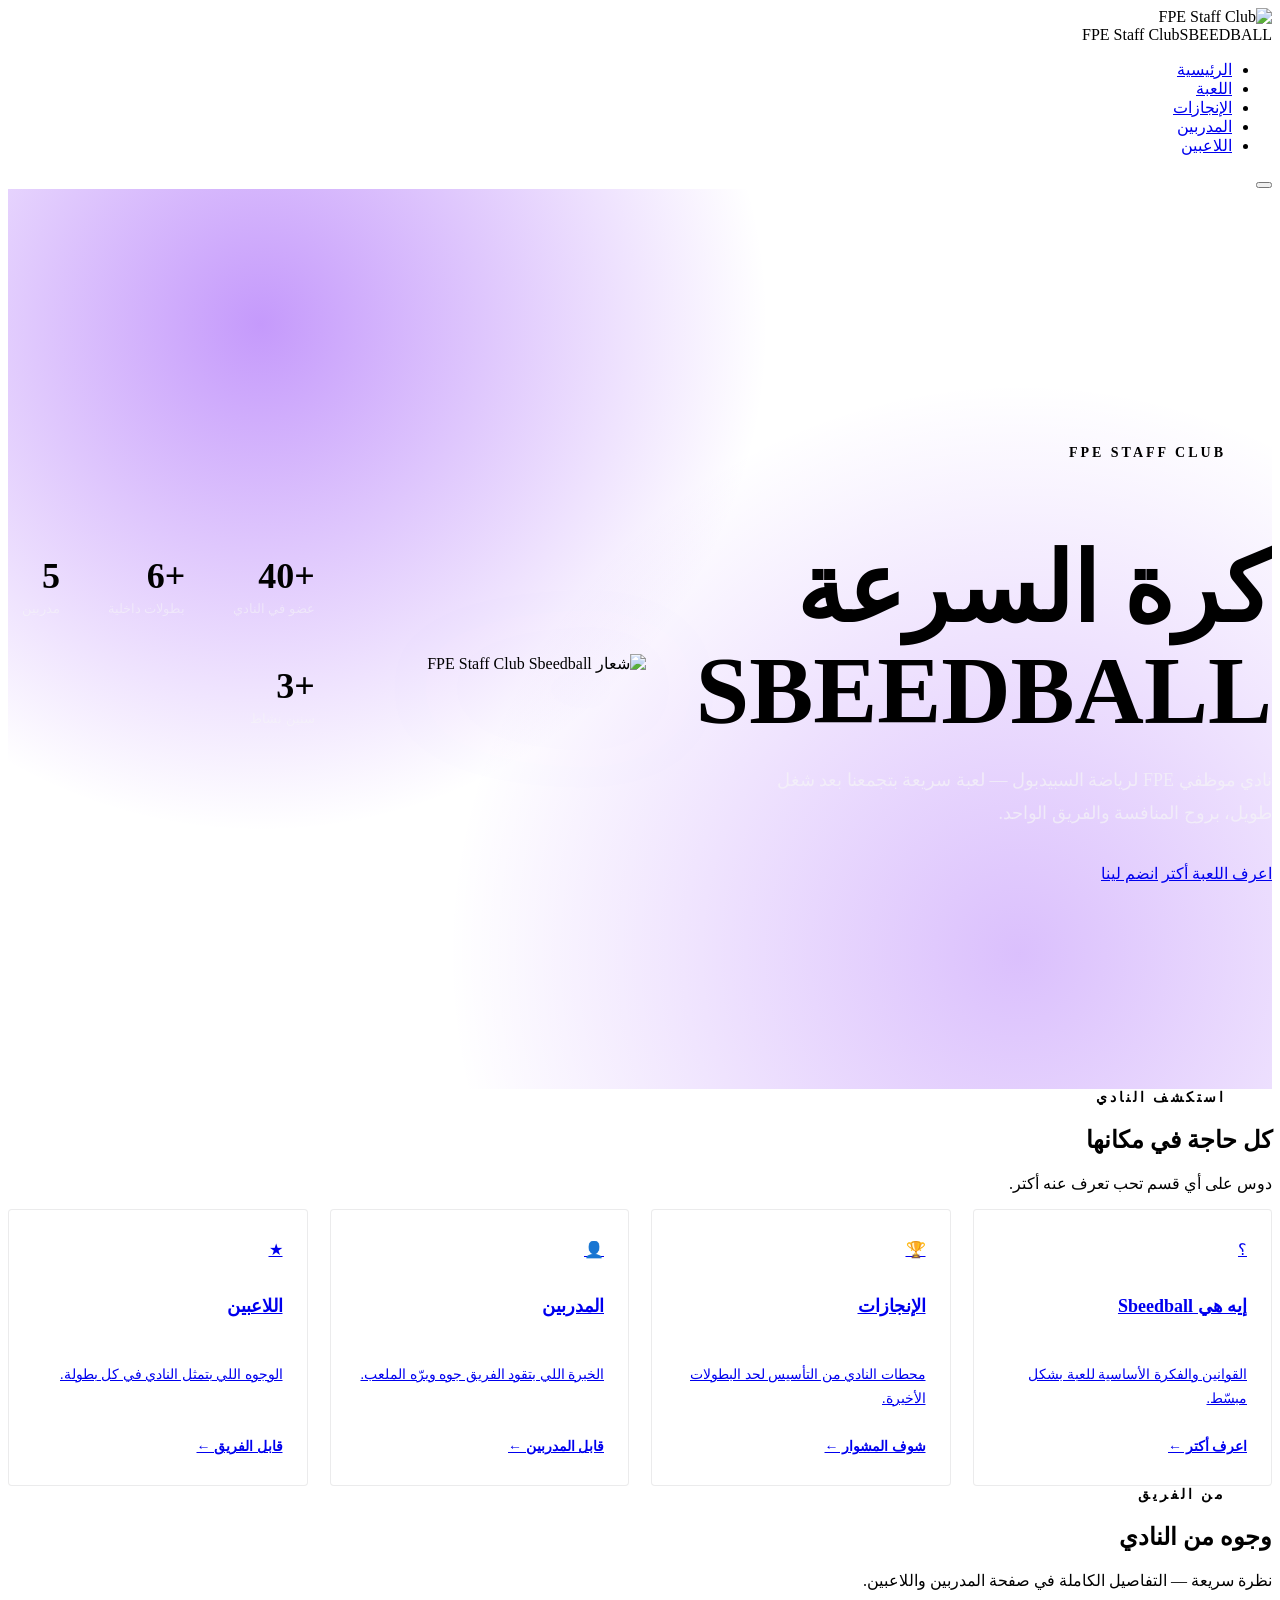
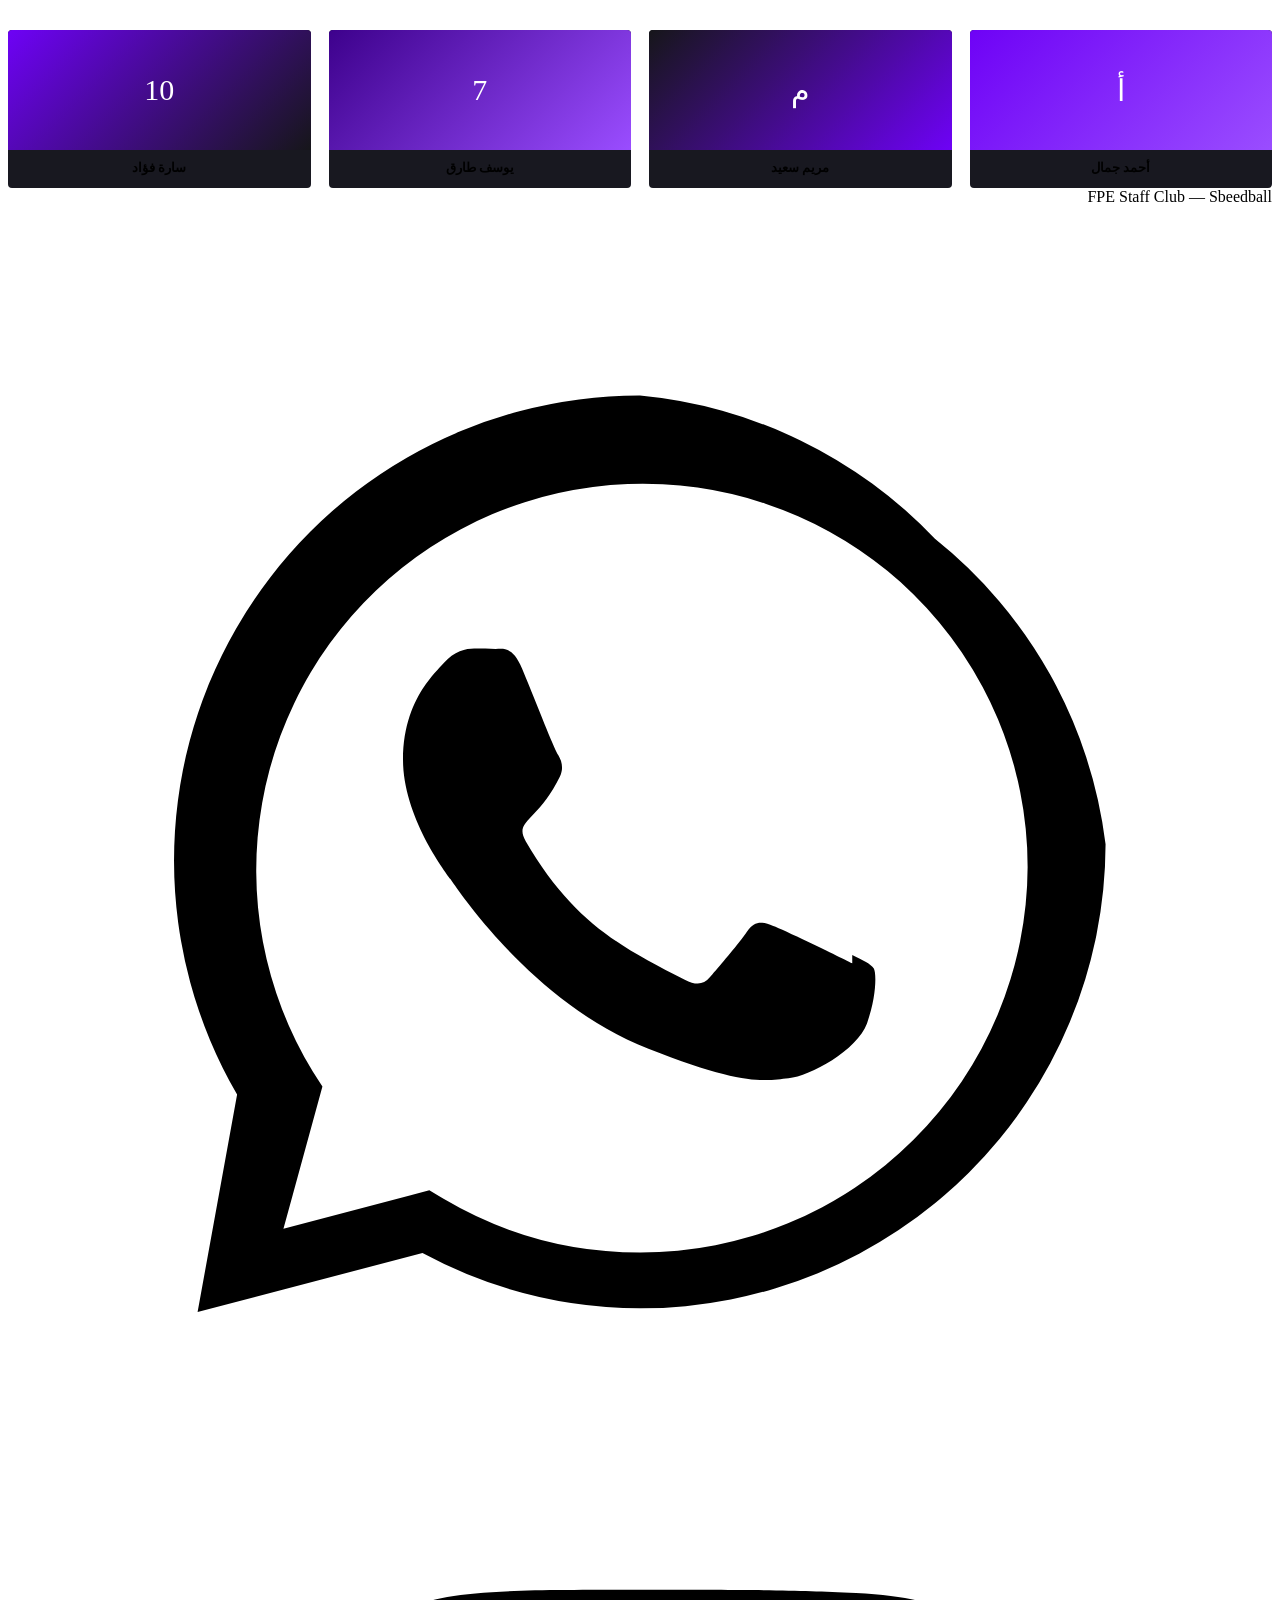
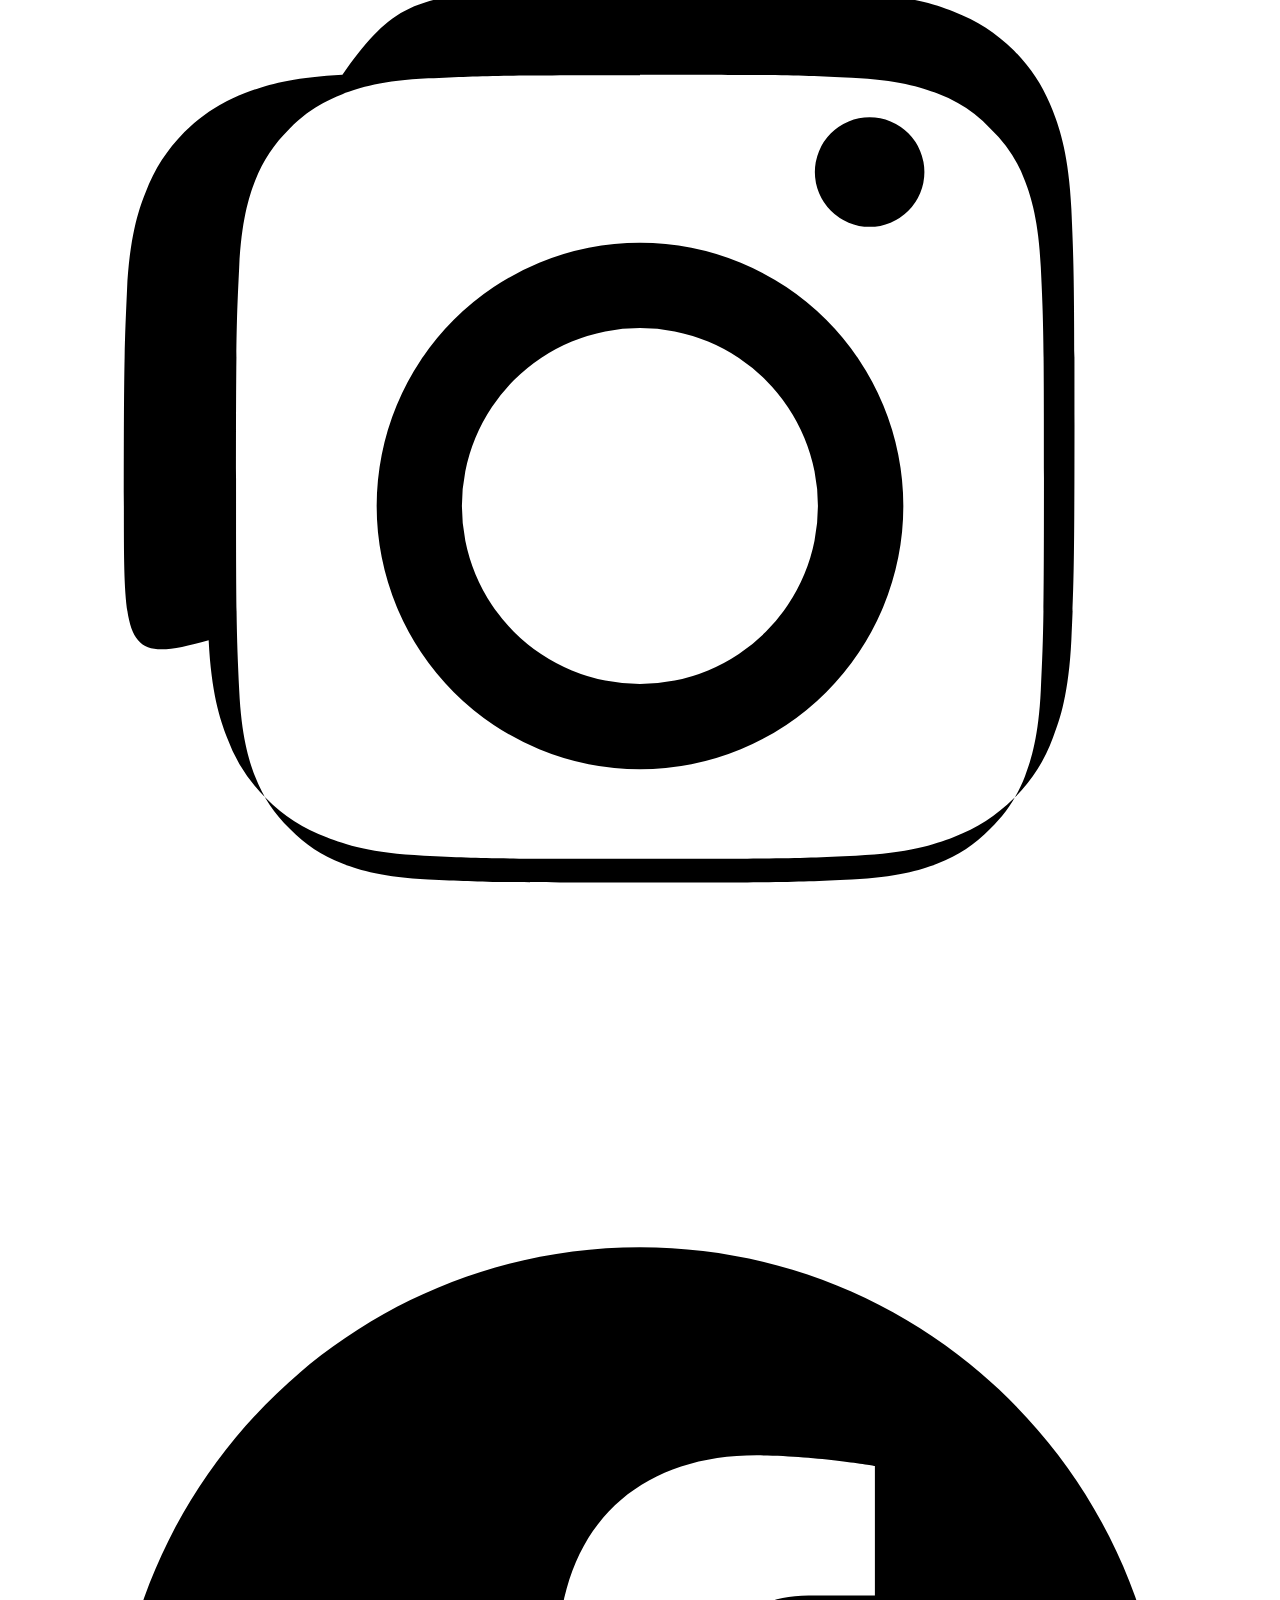
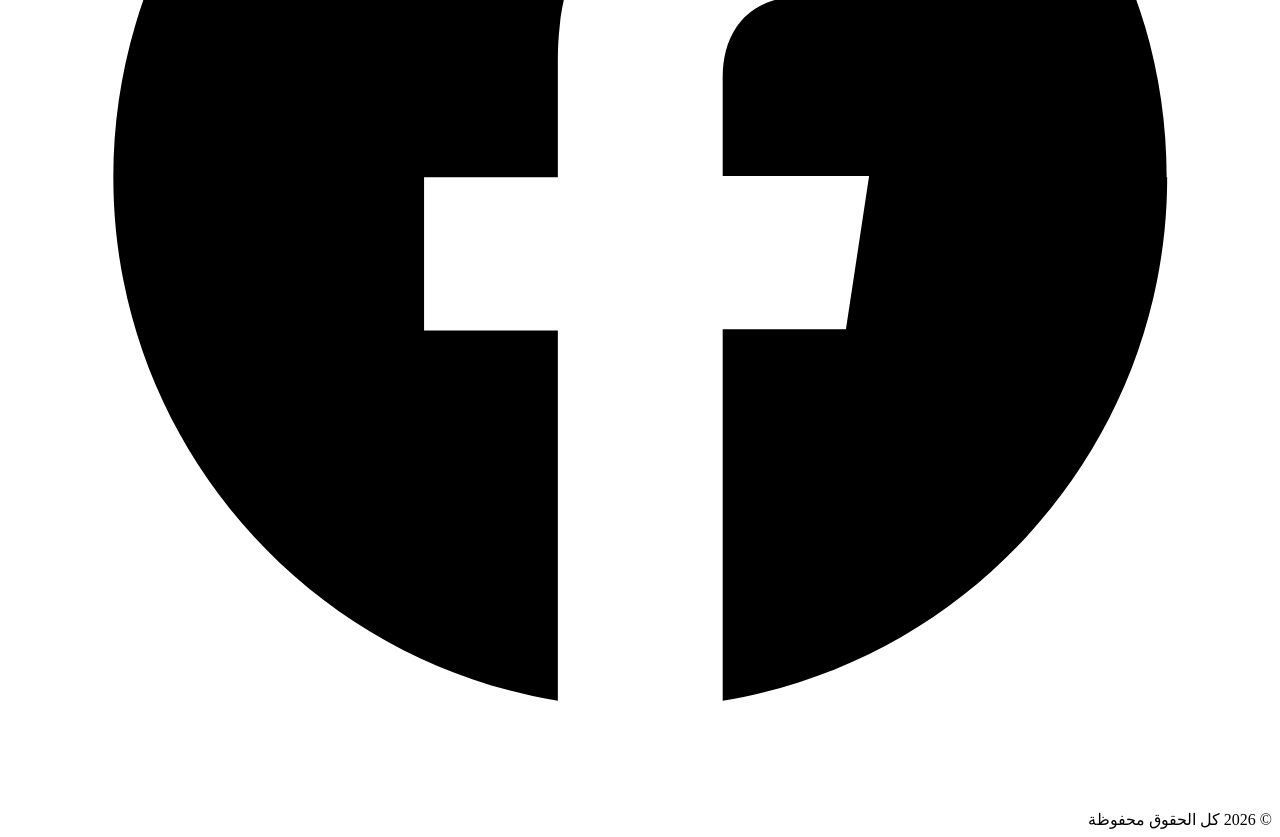
==== index.html @ 4cac9474 "Add files via upload" ====
<!DOCTYPE html>
<html lang="ar" dir="rtl">
<head>
<meta charset="UTF-8">
<meta name="viewport" content="width=device-width, initial-scale=1.0">
<title>FPE Staff Club | Sbeedball</title>
<link rel="stylesheet" href="assets/style.css">
<style>
  .hero{
    position:relative; min-height:100vh; background:var(--black);
    display:flex; align-items:center; overflow:hidden; isolation:isolate;
    background-image:
      radial-gradient(circle at 20% 15%, rgba(110,2,246,0.4), transparent 40%),
      radial-gradient(circle at 80% 85%, rgba(110,2,246,0.25), transparent 45%);
  }
  .hero::after{
    content:''; position:absolute; inset:0; z-index:0;
    background-image:url('assets/logo.png');
    background-repeat:no-repeat; background-position:120% 30%;
    background-size:900px; opacity:0.06; filter:grayscale(1);
    pointer-events:none;
  }
  .hero-content{position:relative; z-index:2; padding:160px 0 110px; display:grid; grid-template-columns:1.2fr 0.8fr; gap:50px; align-items:center; width:100%;}
  .eyebrow{color:var(--purple-bright); font-size:14px; font-weight:700; letter-spacing:3px; margin-bottom:18px; display:flex; align-items:center; gap:10px;}
  .eyebrow::before{content:''; width:36px; height:2px; background:var(--purple);}
  .hero h1{color:var(--white); font-size:clamp(46px, 8vw, 96px); line-height:1.05; margin-bottom:22px;}
  .hero h1 .accent{color:var(--purple-bright);}
  .hero p.lead{color:rgba(245,245,247,0.7); font-size:18px; max-width:520px; line-height:1.85; margin-bottom:34px;}
  .hero-logo{display:flex; justify-content:center;}
  .hero-logo img{
    width:100%; max-width:340px;
    filter:drop-shadow(0 25px 60px rgba(110,2,246,0.45));
    animation:float 5s ease-in-out infinite;
  }
  @keyframes float{0%,100%{transform:translateY(0);}50%{transform:translateY(-14px);}}

  .hero-stats{position:relative; z-index:2; display:flex; gap:48px; padding:0 0 60px; border-top:1px solid var(--line); margin-top:30px; padding-top:34px; flex-wrap:wrap;}
  .stat .num{font-family:'IBM Plex Sans Arabic'; font-weight:600; font-size:36px; color:var(--white);}
  .stat .num span{color:var(--purple-bright);}
  .stat .label{color:rgba(245,245,247,0.55); font-size:13px; margin-top:4px;}

  .pillars{display:grid; grid-template-columns:repeat(4,1fr); gap:22px;}
  .pillar{
    background:#fff; border:1px solid rgba(11,11,13,0.08); border-radius:4px;
    padding:30px 24px; transition:transform .3s, box-shadow .3s, border-color .3s;
    display:flex; flex-direction:column; gap:14px;
  }
  .pillar:hover{transform:translateY(-6px); box-shadow:0 18px 40px rgba(11,11,13,0.12); border-color:var(--purple);}
  .pillar .crest{margin-bottom:4px;}
  .pillar h3{font-family:'Cairo'; font-weight:800; font-size:18px;}
  .pillar p{color:var(--muted); font-size:14px; line-height:1.7;}
  .pillar .go{color:var(--purple); font-weight:700; font-size:14px; margin-top:auto;}

  .preview-row{display:grid; grid-template-columns:repeat(4,1fr); gap:18px; margin-top:40px;}
  .mini-card{background:#181820; border-radius:4px; overflow:hidden; text-align:center;}
  .mini-avatar{height:120px; display:flex; align-items:center; justify-content:center; font-family:'Lalezar'; font-size:30px; color:#fff;}
  .mini-card .nm{color:var(--white); font-size:13px; padding:10px 6px 12px; font-weight:700;}

  @media (max-width:900px){
    .hero-content{grid-template-columns:1fr;}
    .hero-logo{order:-1;}
    .pillars{grid-template-columns:repeat(2,1fr);}
    .preview-row{grid-template-columns:repeat(2,1fr);}
  }
  @media (max-width:520px){
    .hero{min-height:auto;}
    .hero-content{padding:120px 0 60px;}
    .hero-logo img{max-width:220px;}
    .hero-stats{gap:26px; padding-top:26px;}
    .stat .num{font-size:28px;}
    .pillars{grid-template-columns:1fr;}
    .preview-row{grid-template-columns:repeat(2,1fr); gap:12px;}
  }
</style>
</head>
<body>

<nav>
  <div class="brand">
    <img src="assets/logo.png" alt="FPE Staff Club">
    <div class="names"><span class="top">FPE Staff Club</span><span class="bottom">SBEEDBALL</span></div>
  </div>
  <ul>
    <li><a href="index.html" class="active">الرئيسية</a></li>
    <li><a href="about.html">اللعبة</a></li>
    <li><a href="achievements.html">الإنجازات</a></li>
    <li><a href="coaches.html">المدربين</a></li>
    <li><a href="players.html">اللاعبين</a></li>
  </ul>
  <button class="nav-toggle" aria-label="القائمة"><span></span><span></span><span></span></button>
</nav>

<section class="hero">
  <div class="container hero-content">
    <div>
      <div class="eyebrow">FPE STAFF CLUB</div>
      <h1>كرة السرعة<br><span class="accent">SBEEDBALL</span></h1>
      <p class="lead">نادي موظفي FPE لرياضة السبيدبول — لعبة سريعة بتجمعنا بعد شغل طويل، بروح المنافسة والفريق الواحد.</p>
      <div class="btn-row">
        <a href="about.html" class="btn btn-primary">اعرف اللعبة أكتر</a>
        <a href="https://wa.me/201000000000" target="_blank" rel="noopener" class="btn btn-ghost">انضم لينا</a>
      </div>
    </div>
    <div class="hero-logo"><img src="assets/logo.png" alt="شعار FPE Staff Club Sbeedball"></div>
  </div>
  <div class="container hero-stats">
    <div class="stat"><div class="num"><span>+</span>40</div><div class="label">عضو في النادي</div></div>
    <div class="stat"><div class="num"><span>+</span>6</div><div class="label">بطولات داخلية</div></div>
    <div class="stat"><div class="num">5</div><div class="label">مدربين</div></div>
    <div class="stat"><div class="num"><span>+</span>3</div><div class="label">سنين نشاط</div></div>
  </div>
</section>

<section>
  <div class="container">
    <div class="section-head reveal">
      <div class="eyebrow">استكشف النادي</div>
      <h2>كل حاجة في مكانها</h2>
      <p>دوس على أي قسم تحب تعرف عنه أكتر.</p>
    </div>
    <div class="pillars reveal">
      <a href="about.html" class="pillar">
        <div class="crest">؟</div>
        <h3>إيه هي Sbeedball</h3>
        <p>القوانين والفكرة الأساسية للعبة بشكل مبسّط.</p>
        <span class="go">اعرف أكتر ←</span>
      </a>
      <a href="achievements.html" class="pillar">
        <div class="crest">🏆</div>
        <h3>الإنجازات</h3>
        <p>محطات النادي من التأسيس لحد البطولات الأخيرة.</p>
        <span class="go">شوف المشوار ←</span>
      </a>
      <a href="coaches.html" class="pillar">
        <div class="crest">👤</div>
        <h3>المدربين</h3>
        <p>الخبرة اللي بتقود الفريق جوه وبرّه الملعب.</p>
        <span class="go">قابل المدربين ←</span>
      </a>
      <a href="players.html" class="pillar">
        <div class="crest">★</div>
        <h3>اللاعبين</h3>
        <p>الوجوه اللي بتمثل النادي في كل بطولة.</p>
        <span class="go">قابل الفريق ←</span>
      </a>
    </div>
  </div>
</section>

<section class="bg-dark">
  <div class="container">
    <div class="section-head on-dark reveal">
      <div class="eyebrow">من الفريق</div>
      <h2>وجوه من النادي</h2>
      <p>نظرة سريعة — التفاصيل الكاملة في صفحة المدربين واللاعبين.</p>
    </div>
    <div class="preview-row reveal">
      <div class="mini-card"><div class="mini-avatar" style="background:linear-gradient(135deg,#6E02F6,#9A4DFF);">أ</div><div class="nm">أحمد جمال</div></div>
      <div class="mini-card"><div class="mini-avatar" style="background:linear-gradient(135deg,#16161A,#6E02F6);">م</div><div class="nm">مريم سعيد</div></div>
      <div class="mini-card"><div class="mini-avatar" style="background:linear-gradient(135deg,#3D018C,#9A4DFF);">7</div><div class="nm">يوسف طارق</div></div>
      <div class="mini-card"><div class="mini-avatar" style="background:linear-gradient(135deg,#6E02F6,#16161A);">10</div><div class="nm">سارة فؤاد</div></div>
    </div>
  </div>
</section>

<footer>
  <div class="f-brand">FPE Staff Club — Sbeedball</div>
  <div class="f-social">
    <a href="https://wa.me/201000000000" target="_blank" rel="noopener" aria-label="واتساب">
      <svg viewBox="0 0 24 24"><path d="M17.6 6.32A8.86 8.86 0 0 0 12 3.6a8.83 8.83 0 0 0-7.65 13.27L3.6 21l4.27-1.12a8.8 8.8 0 0 0 4.13 1.05h0a8.83 8.83 0 0 0 8.84-8.81 8.78 8.78 0 0 0-3.24-5.8Zm-5.6 13.55h0a7.34 7.34 0 0 1-3.73-1.02l-.27-.16-2.77.73.74-2.7-.18-.28a7.34 7.34 0 0 1 11.4-9.07 7.27 7.27 0 0 1 2.17 5.18 7.35 7.35 0 0 1-7.36 7.32Zm4.03-5.49c-.22-.11-1.3-.64-1.5-.71-.2-.08-.35-.11-.5.11-.15.22-.57.71-.7.86-.13.15-.26.16-.48.05-1.3-.65-2.16-1.16-3.02-2.63-.23-.4.23-.37.65-1.23.07-.15.04-.28-.03-.4-.08-.11-.5-1.2-.69-1.65-.18-.43-.36-.37-.5-.37-.12-.01-.27-.01-.41-.01-.15 0-.38.05-.58.28-.2.22-.77.75-.77 1.83 0 1.08.79 2.12.9 2.27.11.15 1.55 2.36 3.76 3.22 1.87.74 2.25.6 2.66.56.41-.04 1.3-.53 1.49-1.04.18-.51.18-.95.13-1.04-.06-.1-.2-.15-.41-.26Z"/></svg>
    </a>
    <a href="https://instagram.com/" target="_blank" rel="noopener" aria-label="إنستجرام">
      <svg viewBox="0 0 24 24"><path d="M12 2.2c2.7 0 3 .01 4.1.06 1 .05 1.5.21 1.85.35.46.18.8.4 1.15.74.34.35.56.69.74 1.15.14.36.3.86.35 1.85.05 1.1.06 1.4.06 4.1s-.01 3-.06 4.1c-.05 1-.21 1.5-.35 1.85a3.1 3.1 0 0 1-.74 1.15c-.35.34-.69.56-1.15.74-.36.14-.86.3-1.85.35-1.1.05-1.4.06-4.1.06s-3-.01-4.1-.06c-1-.05-1.5-.21-1.85-.35a3.1 3.1 0 0 1-1.15-.74 3.1 3.1 0 0 1-.74-1.15c-.14-.36-.3-.86-.35-1.85C2.21 15 2.2 14.7 2.2 12s.01-3 .06-4.1c.05-1 .21-1.5.35-1.85.18-.46.4-.8.74-1.15.35-.34.69-.56 1.15-.74.36-.14.86-.3 1.85-.35C7.5 2.21 7.8 2.2 12 2.2Zm0 1.62c-2.66 0-2.97.01-4.02.06-.86.04-1.32.18-1.63.3-.41.16-.7.35-1 .65-.3.3-.5.59-.66 1-.12.31-.26.77-.3 1.63-.05 1.05-.06 1.36-.06 4.02s.01 2.97.06 4.02c.04.86.18 1.32.3 1.63.16.41.36.7.66 1 .3.3.59.5 1 .66.31.12.77.26 1.63.3 1.05.05 1.36.06 4.02.06s2.97-.01 4.02-.06c.86-.04 1.32-.18 1.63-.3.41-.16.7-.36 1-.66.3-.3.5-.59.66-1 .12-.31.26-.77.3-1.63.05-1.05.06-1.36.06-4.02s-.01-2.97-.06-4.02c-.04-.86-.18-1.32-.3-1.63a2.6 2.6 0 0 0-.66-1 2.6 2.6 0 0 0-1-.66c-.31-.12-.77-.26-1.63-.3-1.05-.05-1.36-.06-4.02-.06ZM12 7a5 5 0 1 1 0 10 5 5 0 0 1 0-10Zm0 1.62a3.38 3.38 0 1 0 0 6.76 3.38 3.38 0 0 0 0-6.76Zm5.4-2.96a1.04 1.04 0 1 1-2.08 0 1.04 1.04 0 0 1 2.08 0Z"/></svg>
    </a>
    <a href="https://facebook.com/" target="_blank" rel="noopener" aria-label="فيسبوك">
      <svg viewBox="0 0 24 24"><path d="M22 12.06C22 6.5 17.52 2 12 2S2 6.5 2 12.06c0 5 3.66 9.16 8.44 9.94v-7.03H7.9v-2.91h2.54V9.84c0-2.51 1.49-3.89 3.78-3.89 1.1 0 2.24.2 2.24.2v2.46h-1.26c-1.24 0-1.63.77-1.63 1.56v1.87h2.78l-.44 2.91h-2.34V22c4.78-.78 8.44-4.94 8.44-9.94Z"/></svg>
    </a>
  </div>
  © 2026 كل الحقوق محفوظة
</footer>

<script src="assets/main.js"></script>
</body>
</html>
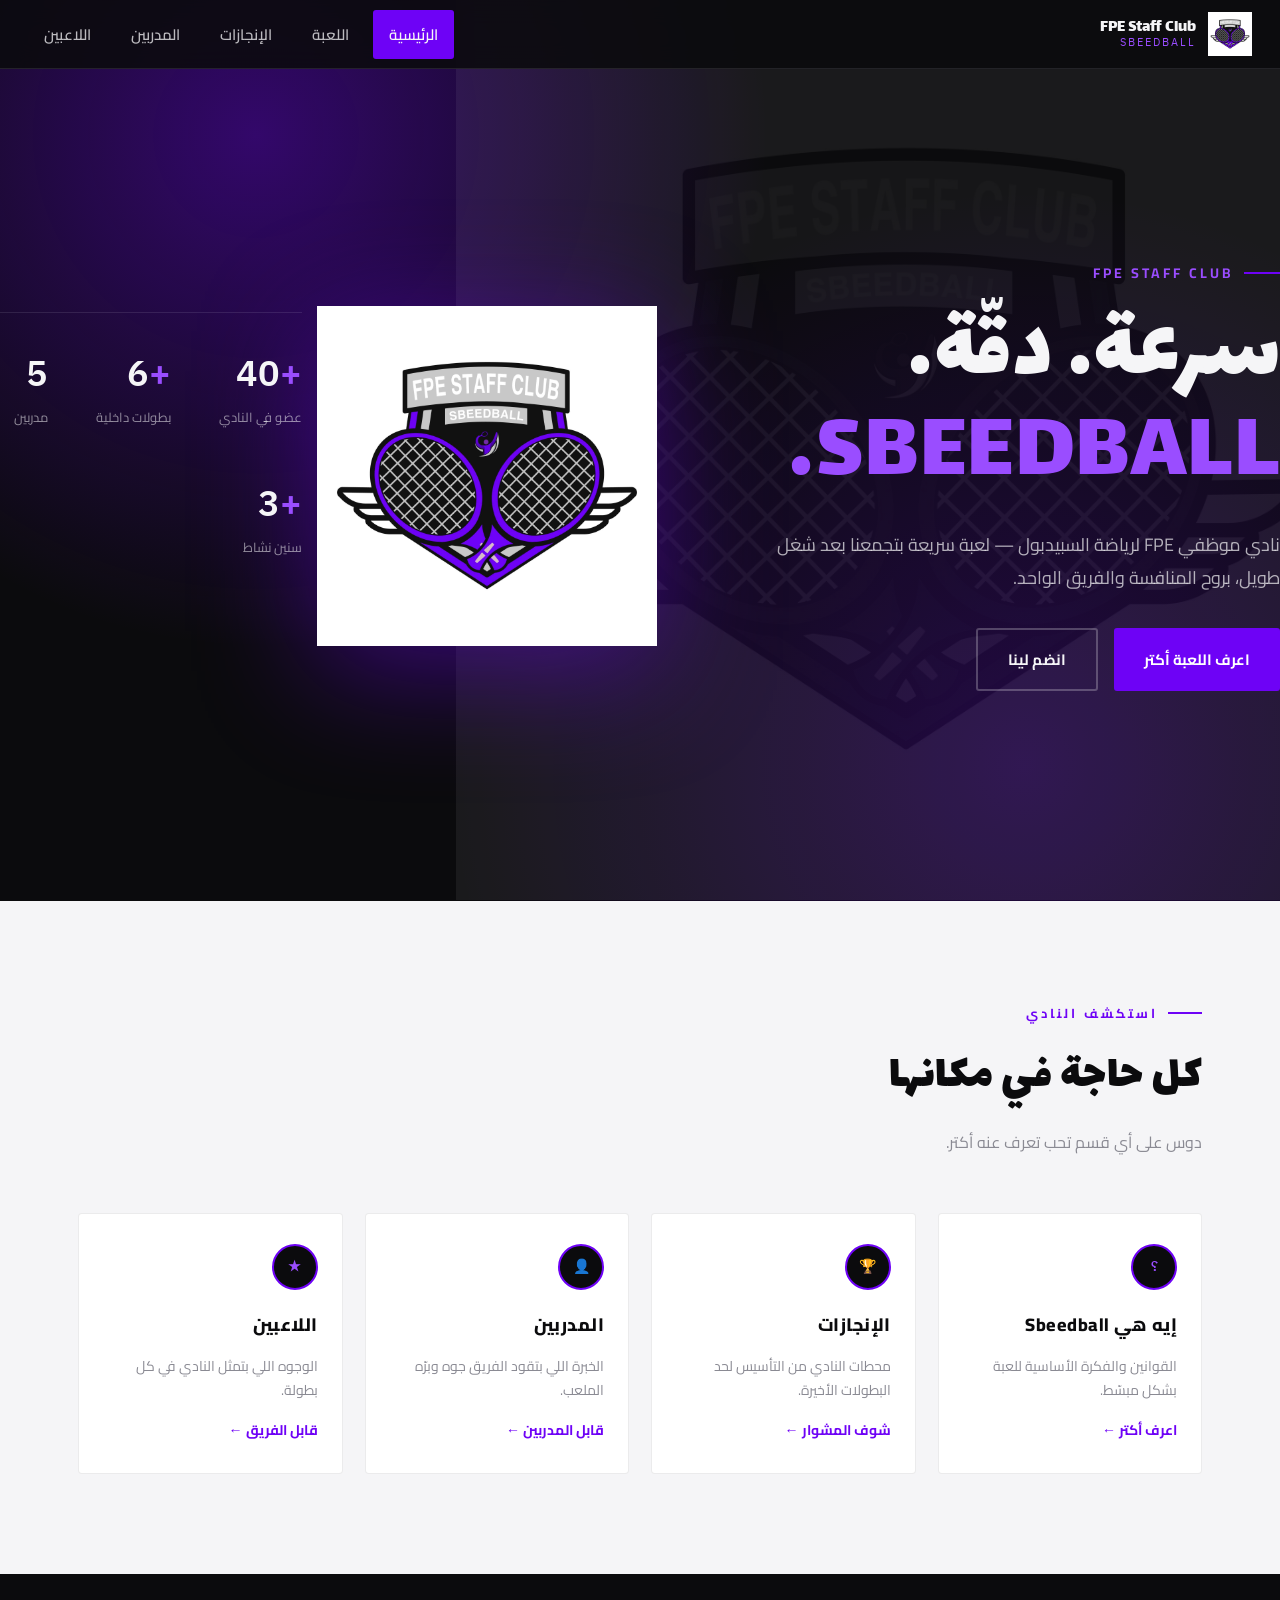
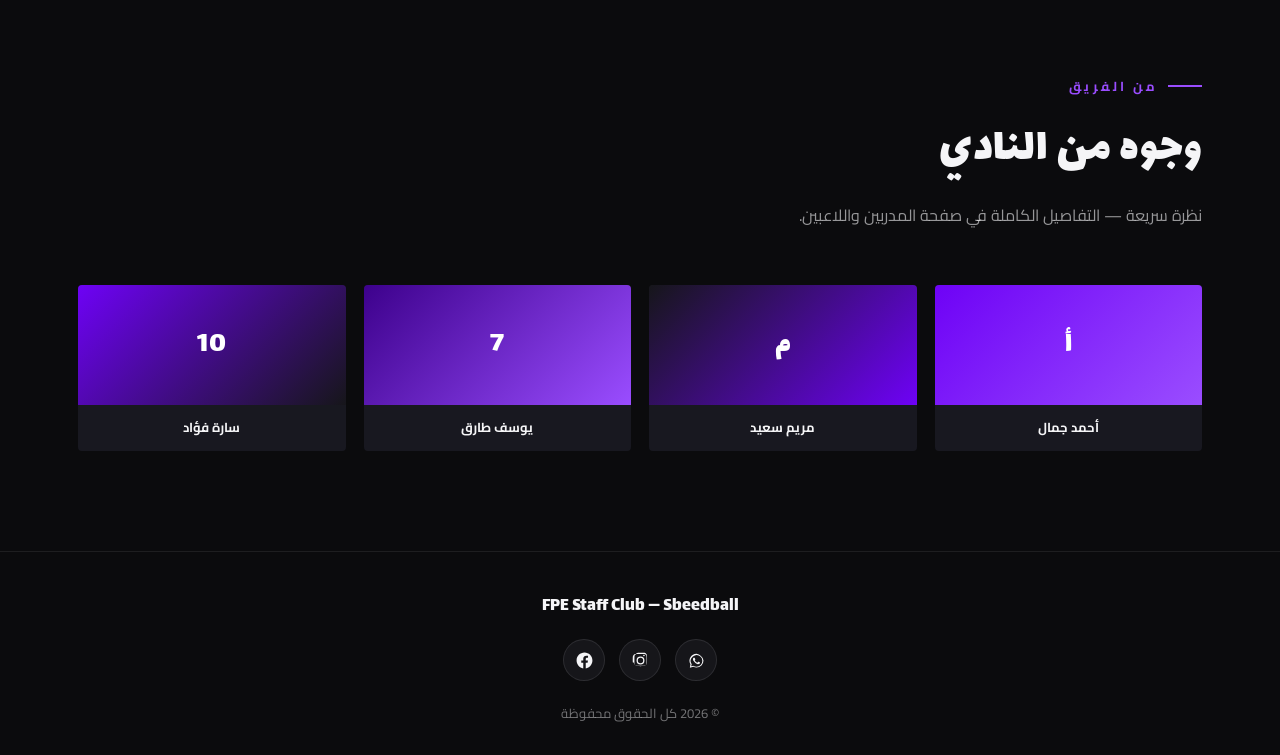
==== commit 61a09434: "Add files via upload" ====
--- a/index.html
+++ b/index.html
@@ -15,7 +15,7 @@
   }
   .hero::after{
     content:''; position:absolute; inset:0; z-index:0;
-    background-image:url('assets/logo.png');
+    background-image:url('assets/logo.jpg');
     background-repeat:no-repeat; background-position:120% 30%;
     background-size:900px; opacity:0.06; filter:grayscale(1);
     pointer-events:none;
@@ -77,7 +77,7 @@
 
 <nav>
   <div class="brand">
-    <img src="assets/logo.png" alt="FPE Staff Club">
+    <img src="assets/logo.jpg" alt="FPE Staff Club">
     <div class="names"><span class="top">FPE Staff Club</span><span class="bottom">SBEEDBALL</span></div>
   </div>
   <ul>
@@ -94,14 +94,14 @@
   <div class="container hero-content">
     <div>
       <div class="eyebrow">FPE STAFF CLUB</div>
-      <h1>كرة السرعة<br><span class="accent">SBEEDBALL</span></h1>
+      <h1>سرعة. دقّة.<br><span class="accent">SBEEDBALL.</span></h1>
       <p class="lead">نادي موظفي FPE لرياضة السبيدبول — لعبة سريعة بتجمعنا بعد شغل طويل، بروح المنافسة والفريق الواحد.</p>
       <div class="btn-row">
         <a href="about.html" class="btn btn-primary">اعرف اللعبة أكتر</a>
         <a href="https://wa.me/201000000000" target="_blank" rel="noopener" class="btn btn-ghost">انضم لينا</a>
       </div>
     </div>
-    <div class="hero-logo"><img src="assets/logo.png" alt="شعار FPE Staff Club Sbeedball"></div>
+    <div class="hero-logo"><img src="assets/logo.jpg" alt="شعار FPE Staff Club Sbeedball"></div>
   </div>
   <div class="container hero-stats">
     <div class="stat"><div class="num"><span>+</span>40</div><div class="label">عضو في النادي</div></div>
--- a/assets/style.css
+++ b/assets/style.css
@@ -0,0 +1,211 @@
+@import url('https://fonts.googleapis.com/css2?family=Lalezar&family=Cairo:wght@400;600;700;900&family=IBM+Plex+Sans+Arabic:wght@400;500;600&display=swap');
+
+:root{
+  --black:#0B0B0D;
+  --black-2:#16161A;
+  --black-3:#1F1F25;
+  --purple:#6E02F6;
+  --purple-bright:#9A4DFF;
+  --purple-deep:#3D018C;
+  --silver:#C8C8C8;
+  --white:#F5F5F7;
+  --muted:#8A8A93;
+  --line: rgba(245,245,247,0.1);
+}
+*{margin:0;padding:0;box-sizing:border-box;}
+html{scroll-behavior:smooth;}
+body{
+  font-family:'Cairo', sans-serif;
+  background:var(--white);
+  color:var(--black);
+  overflow-x:hidden;
+}
+h1,h2,h3,.display{
+  font-family:'Lalezar', sans-serif;
+  font-weight:400;
+  letter-spacing:0.5px;
+}
+.mono{font-family:'IBM Plex Sans Arabic', sans-serif;}
+a{color:inherit; text-decoration:none;}
+img{display:block; max-width:100%;}
+.container{max-width:1180px; margin:0 auto; padding:0 28px;}
+ul{list-style:none;}
+
+/* ===== Nav ===== */
+nav{
+  position:fixed; top:0; right:0; left:0; z-index:200;
+  display:flex; align-items:center; justify-content:space-between;
+  padding:12px 28px;
+  background:rgba(11,11,13,0.88);
+  backdrop-filter:blur(12px);
+  border-bottom:1px solid var(--line);
+}
+.brand{display:flex; align-items:center; gap:12px;}
+.brand img{height:44px; width:auto;}
+.brand .names{display:flex; flex-direction:column; line-height:1.1;}
+.brand .names .top{font-family:'Lalezar'; color:var(--white); font-size:17px;}
+.brand .names .bottom{font-family:'IBM Plex Sans Arabic'; color:var(--purple-bright); font-size:11px; letter-spacing:2px;}
+nav ul{display:flex; gap:8px; align-items:center;}
+nav ul a{
+  color:var(--white); font-size:15px; font-weight:600; opacity:0.75;
+  padding:10px 16px; border-radius:3px;
+  transition:opacity .2s, background .2s, color .2s;
+}
+nav ul a:hover{opacity:1; background:rgba(110,2,246,0.15); color:var(--purple-bright);}
+nav ul a.active{opacity:1; color:var(--white); background:var(--purple);}
+.nav-toggle{display:none; flex-direction:column; gap:5px; cursor:pointer; background:none; border:none;}
+.nav-toggle span{width:24px; height:2px; background:var(--white);}
+
+/* ===== Page header (for sub-pages) ===== */
+.page-head{
+  background:var(--black);
+  background-image:
+    radial-gradient(circle at 15% 20%, rgba(110,2,246,0.35), transparent 45%),
+    radial-gradient(circle at 85% 80%, rgba(110,2,246,0.2), transparent 50%);
+  padding:170px 0 90px;
+  position:relative;
+  overflow:hidden;
+}
+.page-head::after{
+  content:''; position:absolute; inset:0;
+  background:repeating-linear-gradient(135deg, transparent 0 38px, rgba(245,245,247,0.025) 38px 40px);
+  pointer-events:none;
+}
+.page-head .eyebrow{color:var(--purple-bright); font-size:13px; font-weight:700; letter-spacing:3px; margin-bottom:14px; display:flex; align-items:center; gap:10px;}
+.page-head .eyebrow::before{content:''; width:34px; height:2px; background:var(--purple-bright);}
+.page-head h1{color:var(--white); font-size:clamp(40px,7vw,76px); margin-bottom:16px; position:relative; z-index:1;}
+.page-head p{color:rgba(245,245,247,0.65); font-size:17px; max-width:560px; line-height:1.8; position:relative; z-index:1;}
+
+/* ===== Buttons ===== */
+.btn{
+  display:inline-flex; align-items:center; gap:10px;
+  padding:15px 30px; border-radius:3px;
+  font-weight:700; font-size:15px;
+  transition:transform .25s, box-shadow .25s, background .25s, color .25s;
+}
+.btn-primary{background:var(--purple); color:#fff;}
+.btn-primary:hover{transform:translateY(-3px); box-shadow:0 12px 28px rgba(110,2,246,0.4);}
+.btn-ghost{border:2px solid rgba(245,245,247,0.25); color:var(--white);}
+.btn-ghost:hover{border-color:var(--purple-bright); color:var(--purple-bright);}
+.btn-row{display:flex; gap:16px; flex-wrap:wrap;}
+
+/* ===== Section generic ===== */
+section{position:relative; padding:100px 0;}
+.section-head{margin-bottom:56px; max-width:680px;}
+.section-head .eyebrow{color:var(--purple); font-size:13px; font-weight:700; letter-spacing:3px; margin-bottom:14px; display:flex; align-items:center; gap:10px;}
+.section-head .eyebrow::before{content:''; width:34px; height:2px; background:var(--purple);}
+.section-head h2{font-size:clamp(30px,5vw,48px); color:var(--black);}
+.section-head p{color:var(--muted); font-size:16px; margin-top:14px; line-height:1.8;}
+.section-head.on-dark h2{color:var(--white);}
+.section-head.on-dark p{color:rgba(245,245,247,0.6);}
+.section-head.on-dark .eyebrow{color:var(--purple-bright);}
+.section-head.on-dark .eyebrow::before{background:var(--purple-bright);}
+
+.bg-dark{background:var(--black); color:var(--white);}
+.bg-mute{background:#EFEDF2;}
+
+/* badge crest used as recurring signature */
+.crest{
+  width:46px; height:46px; border-radius:50%;
+  background:var(--black); border:2px solid var(--purple);
+  display:flex; align-items:center; justify-content:center;
+  font-family:'IBM Plex Sans Arabic'; font-weight:600; color:var(--purple-bright);
+  font-size:14px; flex-shrink:0;
+}
+
+/* divider */
+.divider{height:60px; background:inherit; clip-path:polygon(0 100%, 100% 0, 100% 100%); margin-top:-1px;}
+
+/* ===== People grid + lightbox ===== */
+.people-grid{display:grid; grid-template-columns:repeat(4, 1fr); gap:22px;}
+.p-card{
+  background:#fff; border:1px solid rgba(11,11,13,0.08);
+  border-radius:4px; overflow:hidden; cursor:pointer;
+  transition:transform .3s, box-shadow .3s;
+}
+.p-card:hover{transform:translateY(-6px); box-shadow:0 18px 40px rgba(11,11,13,0.15);}
+.p-avatar{
+  height:190px; display:flex; align-items:center; justify-content:center;
+  font-family:'Lalezar'; font-size:46px; color:#fff; position:relative;
+}
+.p-avatar::after{content:'⤢'; position:absolute; bottom:10px; left:10px; font-size:14px; opacity:.6; color:#fff;}
+.p-info{padding:18px;}
+.p-info h3{font-size:18px; margin-bottom:4px; font-family:'Cairo'; font-weight:700;}
+.p-info .role{color:var(--purple); font-size:13px; font-weight:700;}
+.p-info .desc{color:var(--muted); font-size:13px; margin-top:8px; line-height:1.6;}
+.ph-note{grid-column:1/-1; text-align:center; color:var(--muted); font-size:13px; margin-top:6px; font-style:italic;}
+
+.lightbox{
+  position:fixed; inset:0; z-index:1000; display:none;
+  align-items:center; justify-content:center;
+}
+.lightbox.open{display:flex;}
+.lightbox-backdrop{
+  position:absolute; inset:0; background:rgba(11,11,13,0); cursor:pointer;
+  transition:background .35s ease;
+}
+.lightbox.show .lightbox-backdrop{background:rgba(11,11,13,0.85);}
+.lightbox-card{
+  position:fixed; background:#fff; border-radius:4px; overflow:hidden;
+  display:flex; flex-direction:column;
+  box-shadow:0 30px 70px rgba(0,0,0,0.4);
+  transition:top .42s cubic-bezier(.2,.9,.25,1), left .42s cubic-bezier(.2,.9,.25,1),
+             width .42s cubic-bezier(.2,.9,.25,1), height .42s cubic-bezier(.2,.9,.25,1),
+             border-radius .42s ease;
+}
+.lightbox-avatar{
+  flex-shrink:0; display:flex; align-items:center; justify-content:center;
+  font-family:'Lalezar'; color:#fff; transition:font-size .42s ease, height .3s ease;
+}
+.lightbox-info{padding:0; opacity:0; transition:opacity .25s ease, padding .3s ease; overflow:hidden;}
+.lightbox.show .lightbox-info{opacity:1; padding:26px 28px;}
+.lightbox-info h3{font-family:'Cairo'; font-weight:900; font-size:24px;}
+.lightbox-info .role{color:var(--purple); font-weight:700; font-size:14px; margin-top:4px;}
+.lightbox-info p{color:var(--muted); font-size:14px; margin-top:12px; line-height:1.8;}
+.lightbox-close{
+  position:absolute; top:16px; left:16px; z-index:5;
+  width:38px; height:38px; border-radius:50%; border:none;
+  background:rgba(11,11,13,0.5); color:#fff; font-size:18px; cursor:pointer;
+  opacity:0; transition:opacity .2s ease;
+}
+.lightbox.show .lightbox-close{opacity:1;}
+
+/* ===== Footer ===== */
+footer{
+  background:var(--black); color:rgba(245,245,247,0.45);
+  text-align:center; padding:40px 28px 30px; font-size:13px;
+  border-top:1px solid rgba(245,245,247,0.08);
+}
+footer .f-brand{color:var(--white); font-family:'Lalezar'; font-size:18px; margin-bottom:18px;}
+.f-social{display:flex; justify-content:center; gap:14px; margin-bottom:20px;}
+.f-social a{
+  width:42px; height:42px; border-radius:50%;
+  display:flex; align-items:center; justify-content:center;
+  background:var(--black-2); border:1px solid var(--line);
+  transition:background .25s, border-color .25s, transform .25s;
+}
+.f-social a:hover{background:var(--purple); border-color:var(--purple); transform:translateY(-3px);}
+.f-social svg{width:19px; height:19px; fill:var(--white);}
+
+@media (max-width:900px){
+  nav ul:not(.mobile-open){display:none;}
+  .nav-toggle{display:flex;}
+  .people-grid{grid-template-columns:repeat(2,1fr);}
+}
+@media (max-width:520px){
+  .lightbox-card{flex-direction:column; max-width:92vw !important; left:4vw !important;}
+  .brand .names .bottom{display:none;}
+  .brand img{height:36px;}
+  .brand .names .top{font-size:15px;}
+  nav{padding:10px 16px;}
+  .page-head{padding:130px 0 70px;}
+  .container{padding:0 18px;}
+  .people-grid{grid-template-columns:1fr;}
+}
+
+@media (prefers-reduced-motion: reduce){
+  *{animation:none !important; transition:none !important;}
+}
+
+.reveal{opacity:0; transform:translateY(24px); transition:opacity .7s ease, transform .7s ease;}
+.reveal.show{opacity:1; transform:translateY(0);}
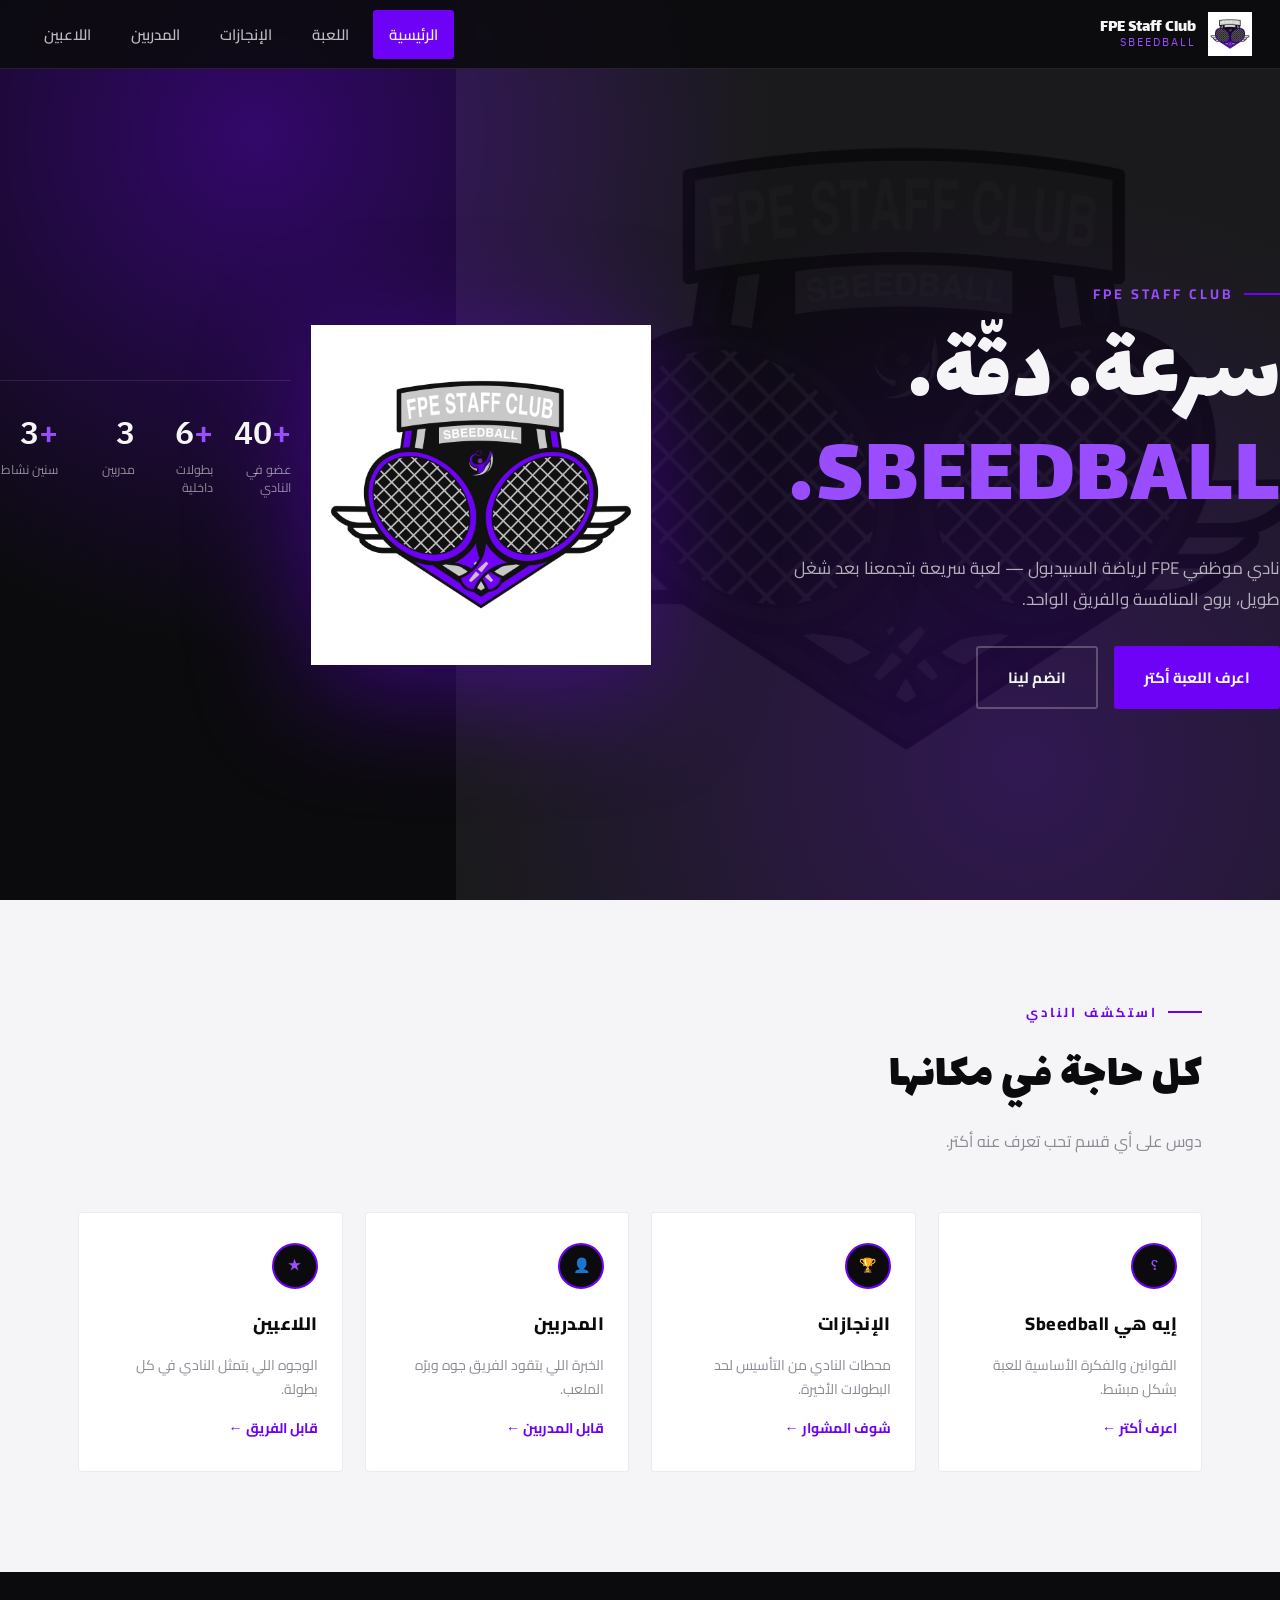
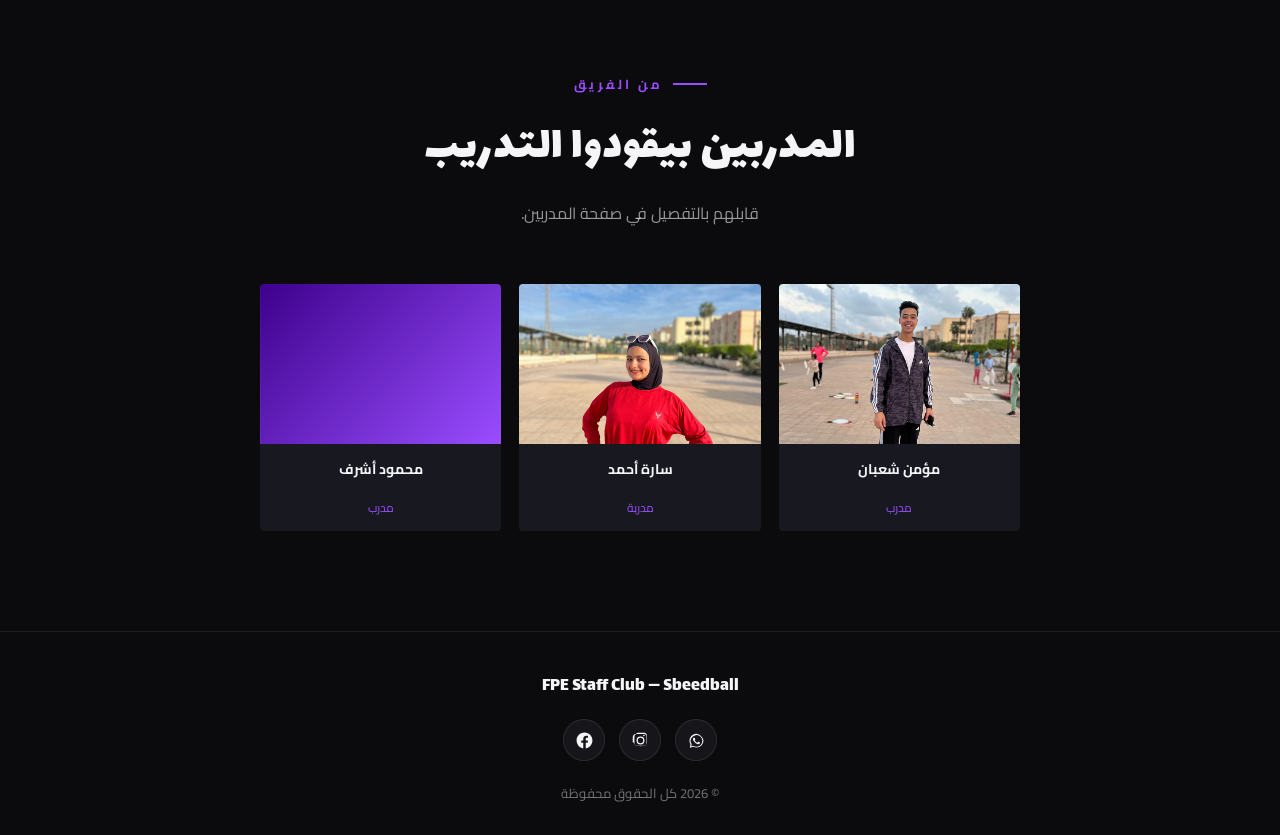
==== commit 0ce69ecc: "Add files via upload" ====
--- a/index.html
+++ b/index.html
@@ -20,12 +20,12 @@
     background-size:900px; opacity:0.06; filter:grayscale(1);
     pointer-events:none;
   }
-  .hero-content{position:relative; z-index:2; padding:160px 0 110px; display:grid; grid-template-columns:1.2fr 0.8fr; gap:50px; align-items:center; width:100%;}
+  .hero-content{position:relative; z-index:2; padding:150px 0 60px; display:grid; grid-template-columns:1.2fr 0.8fr; gap:40px; align-items:center; width:100%;}
   .eyebrow{color:var(--purple-bright); font-size:14px; font-weight:700; letter-spacing:3px; margin-bottom:18px; display:flex; align-items:center; gap:10px;}
   .eyebrow::before{content:''; width:36px; height:2px; background:var(--purple);}
-  .hero h1{color:var(--white); font-size:clamp(46px, 8vw, 96px); line-height:1.05; margin-bottom:22px;}
+  .hero h1{color:var(--white); font-size:clamp(40px, 9vw, 96px); line-height:1.08; margin-bottom:20px;}
   .hero h1 .accent{color:var(--purple-bright);}
-  .hero p.lead{color:rgba(245,245,247,0.7); font-size:18px; max-width:520px; line-height:1.85; margin-bottom:34px;}
+  .hero p.lead{color:rgba(245,245,247,0.7); font-size:17px; max-width:520px; line-height:1.85; margin-bottom:30px;}
   .hero-logo{display:flex; justify-content:center;}
   .hero-logo img{
     width:100%; max-width:340px;
@@ -34,10 +34,13 @@
   }
   @keyframes float{0%,100%{transform:translateY(0);}50%{transform:translateY(-14px);}}
 
-  .hero-stats{position:relative; z-index:2; display:flex; gap:48px; padding:0 0 60px; border-top:1px solid var(--line); margin-top:30px; padding-top:34px; flex-wrap:wrap;}
-  .stat .num{font-family:'IBM Plex Sans Arabic'; font-weight:600; font-size:36px; color:var(--white);}
+  .hero-stats{
+    position:relative; z-index:2; display:grid; grid-template-columns:repeat(4,1fr); gap:20px;
+    border-top:1px solid var(--line); margin-top:26px; padding:28px 0 50px;
+  }
+  .stat .num{font-family:'IBM Plex Sans Arabic'; font-weight:600; font-size:32px; color:var(--white); white-space:nowrap;}
   .stat .num span{color:var(--purple-bright);}
-  .stat .label{color:rgba(245,245,247,0.55); font-size:13px; margin-top:4px;}
+  .stat .label{color:rgba(245,245,247,0.55); font-size:12.5px; margin-top:4px; line-height:1.4;}
 
   .pillars{display:grid; grid-template-columns:repeat(4,1fr); gap:22px;}
   .pillar{
@@ -51,25 +54,32 @@
   .pillar p{color:var(--muted); font-size:14px; line-height:1.7;}
   .pillar .go{color:var(--purple); font-weight:700; font-size:14px; margin-top:auto;}
 
-  .preview-row{display:grid; grid-template-columns:repeat(4,1fr); gap:18px; margin-top:40px;}
+  .preview-row{display:grid; grid-template-columns:repeat(3,1fr); gap:18px; margin-top:40px; max-width:760px; margin-inline:auto;}
   .mini-card{background:#181820; border-radius:4px; overflow:hidden; text-align:center;}
-  .mini-avatar{height:120px; display:flex; align-items:center; justify-content:center; font-family:'Lalezar'; font-size:30px; color:#fff;}
-  .mini-card .nm{color:var(--white); font-size:13px; padding:10px 6px 12px; font-weight:700;}
+  .mini-avatar{height:160px;}
+  .mini-card .nm{color:var(--white); font-size:14px; padding:12px 6px 14px; font-weight:700;}
+  .mini-card .rl{color:var(--purple-bright); font-size:12px; padding:0 6px 12px;}
 
   @media (max-width:900px){
-    .hero-content{grid-template-columns:1fr;}
+    .hero-content{grid-template-columns:1fr; padding:130px 0 40px;}
     .hero-logo{order:-1;}
+    .hero-logo img{max-width:260px;}
     .pillars{grid-template-columns:repeat(2,1fr);}
-    .preview-row{grid-template-columns:repeat(2,1fr);}
   }
-  @media (max-width:520px){
+  @media (max-width:700px){
     .hero{min-height:auto;}
-    .hero-content{padding:120px 0 60px;}
-    .hero-logo img{max-width:220px;}
-    .hero-stats{gap:26px; padding-top:26px;}
-    .stat .num{font-size:28px;}
-    .pillars{grid-template-columns:1fr;}
-    .preview-row{grid-template-columns:repeat(2,1fr); gap:12px;}
+    .hero-content{padding:118px 0 30px; gap:30px;}
+    .hero-logo img{max-width:190px;}
+    .hero p.lead{font-size:16px;}
+    .btn{padding:14px 24px; font-size:14px;}
+    .hero-stats{grid-template-columns:repeat(2,1fr); gap:18px 14px; padding:22px 0 36px; margin-top:18px;}
+    .stat .num{font-size:26px;}
+    .pillars{grid-template-columns:1fr; gap:14px;}
+    .pillar{padding:22px 20px;}
+    .preview-row{grid-template-columns:repeat(3,1fr); gap:10px;}
+    .mini-avatar{height:100px;}
+    .mini-card .nm{font-size:12px; padding:8px 4px 2px;}
+    .mini-card .rl{font-size:10.5px; padding:0 4px 10px;}
   }
 </style>
 </head>
@@ -89,6 +99,7 @@
   </ul>
   <button class="nav-toggle" aria-label="القائمة"><span></span><span></span><span></span></button>
 </nav>
+<div class="nav-backdrop"></div>
 
 <section class="hero">
   <div class="container hero-content">
@@ -106,7 +117,7 @@
   <div class="container hero-stats">
     <div class="stat"><div class="num"><span>+</span>40</div><div class="label">عضو في النادي</div></div>
     <div class="stat"><div class="num"><span>+</span>6</div><div class="label">بطولات داخلية</div></div>
-    <div class="stat"><div class="num">5</div><div class="label">مدربين</div></div>
+    <div class="stat"><div class="num">3</div><div class="label">مدربين</div></div>
     <div class="stat"><div class="num"><span>+</span>3</div><div class="label">سنين نشاط</div></div>
   </div>
 </section>
@@ -149,17 +160,16 @@
 
 <section class="bg-dark">
   <div class="container">
-    <div class="section-head on-dark reveal">
-      <div class="eyebrow">من الفريق</div>
-      <h2>وجوه من النادي</h2>
-      <p>نظرة سريعة — التفاصيل الكاملة في صفحة المدربين واللاعبين.</p>
+    <div class="section-head on-dark reveal" style="text-align:center; margin-inline:auto;">
+      <div class="eyebrow" style="justify-content:center;">من الفريق</div>
+      <h2>المدربين بيقودوا التدريب</h2>
+      <p>قابلهم بالتفصيل في صفحة المدربين.</p>
     </div>
-    <div class="preview-row reveal">
-      <div class="mini-card"><div class="mini-avatar" style="background:linear-gradient(135deg,#6E02F6,#9A4DFF);">أ</div><div class="nm">أحمد جمال</div></div>
-      <div class="mini-card"><div class="mini-avatar" style="background:linear-gradient(135deg,#16161A,#6E02F6);">م</div><div class="nm">مريم سعيد</div></div>
-      <div class="mini-card"><div class="mini-avatar" style="background:linear-gradient(135deg,#3D018C,#9A4DFF);">7</div><div class="nm">يوسف طارق</div></div>
-      <div class="mini-card"><div class="mini-avatar" style="background:linear-gradient(135deg,#6E02F6,#16161A);">10</div><div class="nm">سارة فؤاد</div></div>
-    </div>
+    <a href="coaches.html" class="preview-row reveal" style="display:grid;">
+      <div class="mini-card"><div class="mini-avatar" style="background-image:url('assets/coaches/moamen-shaaban.jpg'), linear-gradient(135deg,#6E02F6,#9A4DFF); background-size:cover,cover; background-position:center,center;"></div><div class="nm">مؤمن شعبان</div><div class="rl">مدرب</div></div>
+      <div class="mini-card"><div class="mini-avatar" style="background-image:url('assets/coaches/sara-ahmed.jpg'), linear-gradient(135deg,#16161A,#6E02F6); background-size:cover,cover; background-position:center,center;"></div><div class="nm">سارة أحمد</div><div class="rl">مدربة</div></div>
+      <div class="mini-card"><div class="mini-avatar" style="background-image:url('assets/coaches/mahmoud-ashraf.jpg'), linear-gradient(135deg,#3D018C,#9A4DFF); background-size:cover,cover; background-position:center,center;"></div><div class="nm">محمود أشرف</div><div class="rl">مدرب</div></div>
+    </a>
   </div>
 </section>
 
--- a/assets/style.css
+++ b/assets/style.css
@@ -124,11 +124,32 @@
   transition:transform .3s, box-shadow .3s;
 }
 .p-card:hover{transform:translateY(-6px); box-shadow:0 18px 40px rgba(11,11,13,0.15);}
+.p-card:hover .blob{transform:rotate(0deg) scale(1.06);}
+
+.p-photo{
+  height:200px; position:relative; display:flex; align-items:center; justify-content:center;
+  background:#fff; overflow:hidden;
+}
+.blob{
+  position:absolute; width:148px; height:148px; z-index:0;
+  border-radius:42% 58% 69% 31% / 45% 41% 59% 55%;
+  transform:rotate(-10deg); transition:transform .4s ease;
+}
+.p-card:nth-child(4n+1) .blob{background:linear-gradient(135deg, var(--purple), var(--purple-bright));}
+.p-card:nth-child(4n+2) .blob{background:linear-gradient(135deg, var(--silver), #E8E8EC);}
+.p-card:nth-child(4n+3) .blob{background:linear-gradient(135deg, var(--black-2), var(--purple-deep));}
+.p-card:nth-child(4n+4) .blob{background:linear-gradient(135deg, var(--purple-bright), var(--silver));}
+
 .p-avatar{
-  height:190px; display:flex; align-items:center; justify-content:center;
-  font-family:'Lalezar'; font-size:46px; color:#fff; position:relative;
-}
-.p-avatar::after{content:'⤢'; position:absolute; bottom:10px; left:10px; font-size:14px; opacity:.6; color:#fff;}
+  position:relative; z-index:1;
+  width:92px; height:92px; border-radius:50%;
+  display:flex; align-items:center; justify-content:center;
+  font-family:'Lalezar'; font-size:36px; color:#fff;
+  box-shadow:0 12px 26px rgba(11,11,13,0.2);
+}
+.p-photo .zoom-hint{
+  position:absolute; bottom:10px; left:10px; font-size:13px; opacity:.5; z-index:2;
+}
 .p-info{padding:18px;}
 .p-info h3{font-size:18px; margin-bottom:4px; font-family:'Cairo'; font-weight:700;}
 .p-info .role{color:var(--purple); font-size:13px; font-weight:700;}
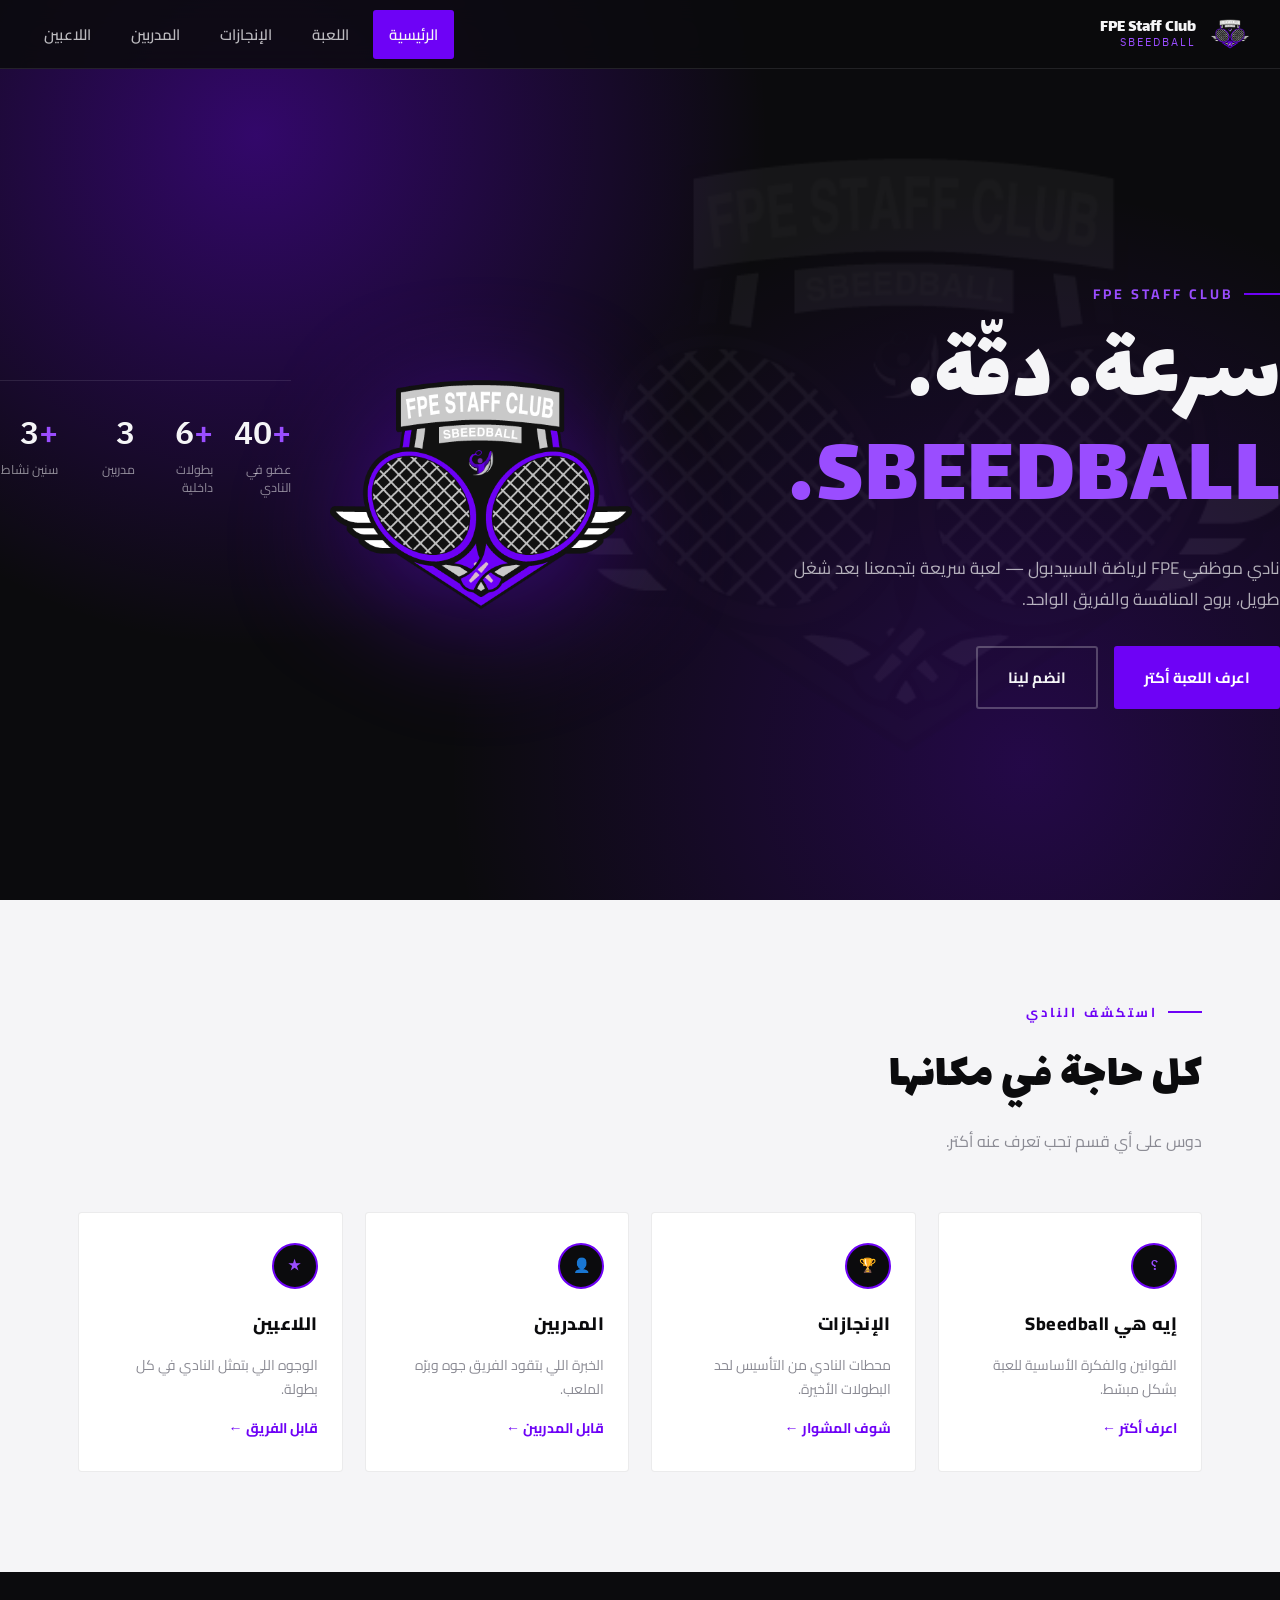
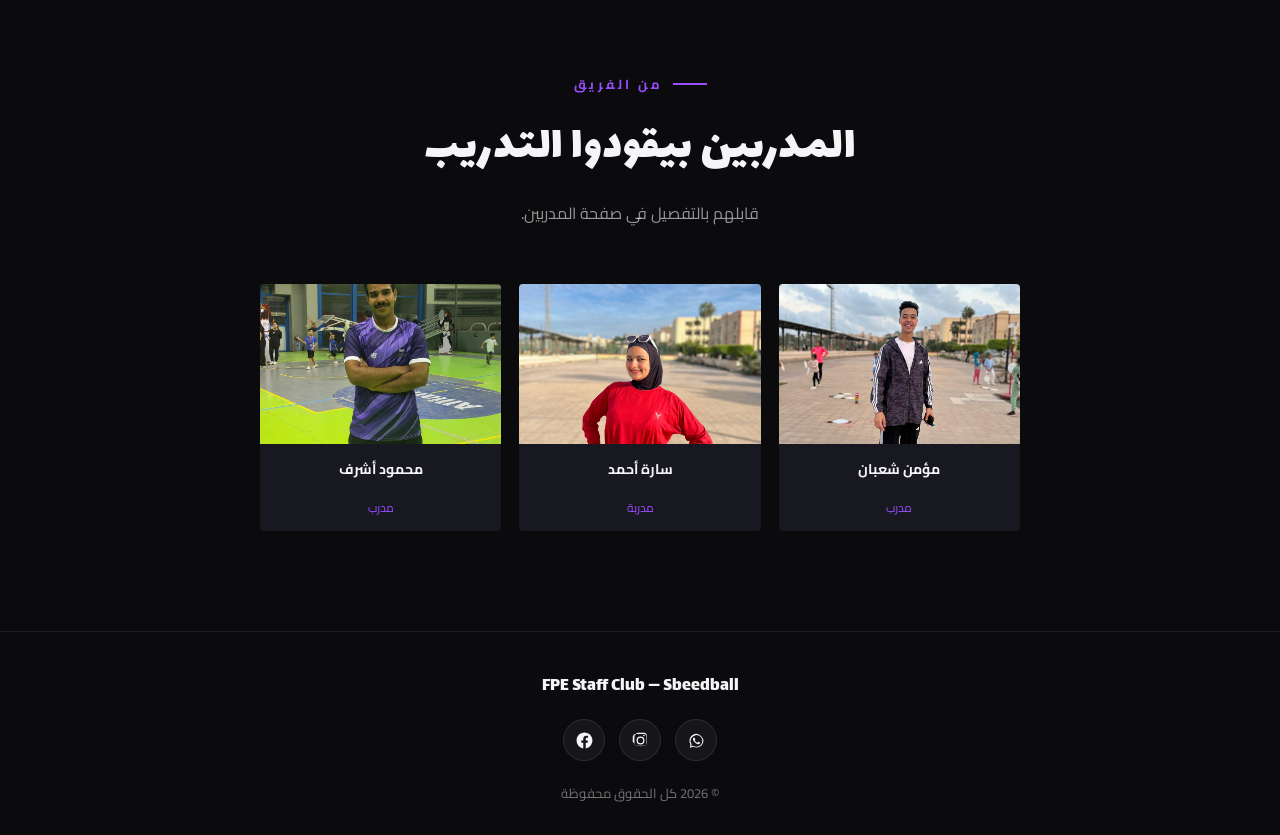
==== commit ac7fdd27: "Update index.html" ====
--- a/index.html
+++ b/index.html
@@ -15,7 +15,7 @@
   }
   .hero::after{
     content:''; position:absolute; inset:0; z-index:0;
-    background-image:url('assets/logo.jpg');
+    background-image:url('assets/logo.png');
     background-repeat:no-repeat; background-position:120% 30%;
     background-size:900px; opacity:0.06; filter:grayscale(1);
     pointer-events:none;
@@ -87,7 +87,7 @@
 
 <nav>
   <div class="brand">
-    <img src="assets/logo.jpg" alt="FPE Staff Club">
+    <img src="assets/logo.png" alt="FPE Staff Club">
     <div class="names"><span class="top">FPE Staff Club</span><span class="bottom">SBEEDBALL</span></div>
   </div>
   <ul>
@@ -112,7 +112,7 @@
         <a href="https://wa.me/201000000000" target="_blank" rel="noopener" class="btn btn-ghost">انضم لينا</a>
       </div>
     </div>
-    <div class="hero-logo"><img src="assets/logo.jpg" alt="شعار FPE Staff Club Sbeedball"></div>
+    <div class="hero-logo"><img src="assets/logo.png" alt="شعار FPE Staff Club Sbeedball"></div>
   </div>
   <div class="container hero-stats">
     <div class="stat"><div class="num"><span>+</span>40</div><div class="label">عضو في النادي</div></div>
--- a/assets/style.css
+++ b/assets/style.css
@@ -53,8 +53,42 @@
 }
 nav ul a:hover{opacity:1; background:rgba(110,2,246,0.15); color:var(--purple-bright);}
 nav ul a.active{opacity:1; color:var(--white); background:var(--purple);}
-.nav-toggle{display:none; flex-direction:column; gap:5px; cursor:pointer; background:none; border:none;}
-.nav-toggle span{width:24px; height:2px; background:var(--white);}
+
+.nav-toggle{
+  display:none; flex-direction:column; justify-content:center; align-items:center;
+  gap:5px; cursor:pointer; background:none; border:none; z-index:301;
+  width:38px; height:38px;
+}
+.nav-toggle span{width:22px; height:2px; background:var(--white); border-radius:2px; transition:transform .3s ease, opacity .3s ease;}
+.nav-toggle.active span:nth-child(1){transform:translateY(7px) rotate(45deg);}
+.nav-toggle.active span:nth-child(2){opacity:0;}
+.nav-toggle.active span:nth-child(3){transform:translateY(-7px) rotate(-45deg);}
+
+.nav-backdrop{
+  position:fixed; inset:0; z-index:250; background:rgba(11,11,13,0);
+  opacity:0; pointer-events:none; transition:opacity .3s ease, background .3s ease;
+}
+.nav-backdrop.show{opacity:1; pointer-events:auto; background:rgba(11,11,13,0.55); backdrop-filter:blur(2px);}
+
+@media (max-width:900px){
+  nav ul{
+    position:fixed; top:0; left:0; right:0; height:auto; width:auto; max-width:none;
+    z-index:280; background:rgba(14,14,17,0.98); backdrop-filter:blur(16px);
+    flex-direction:column; align-items:stretch; justify-content:flex-start;
+    padding:78px 24px 22px; gap:2px; display:flex !important;
+    transform:translateY(-12px); opacity:0; visibility:hidden;
+    transition:transform .3s ease, opacity .3s ease, visibility .3s;
+    box-shadow:0 16px 40px rgba(0,0,0,0.4);
+    border-bottom:1px solid var(--line);
+  }
+  nav ul.mobile-open{transform:translateY(0); opacity:1; visibility:visible;}
+  nav ul a{
+    display:block; padding:16px 6px; font-size:16px; opacity:1;
+    border-bottom:1px solid rgba(245,245,247,0.08); border-radius:0; background:none !important;
+  }
+  nav ul a.active{color:var(--purple-bright);}
+  .nav-toggle{display:flex;}
+}
 
 /* ===== Page header (for sub-pages) ===== */
 .page-head{
@@ -209,8 +243,6 @@
 .f-social svg{width:19px; height:19px; fill:var(--white);}
 
 @media (max-width:900px){
-  nav ul:not(.mobile-open){display:none;}
-  .nav-toggle{display:flex;}
   .people-grid{grid-template-columns:repeat(2,1fr);}
 }
 @media (max-width:520px){
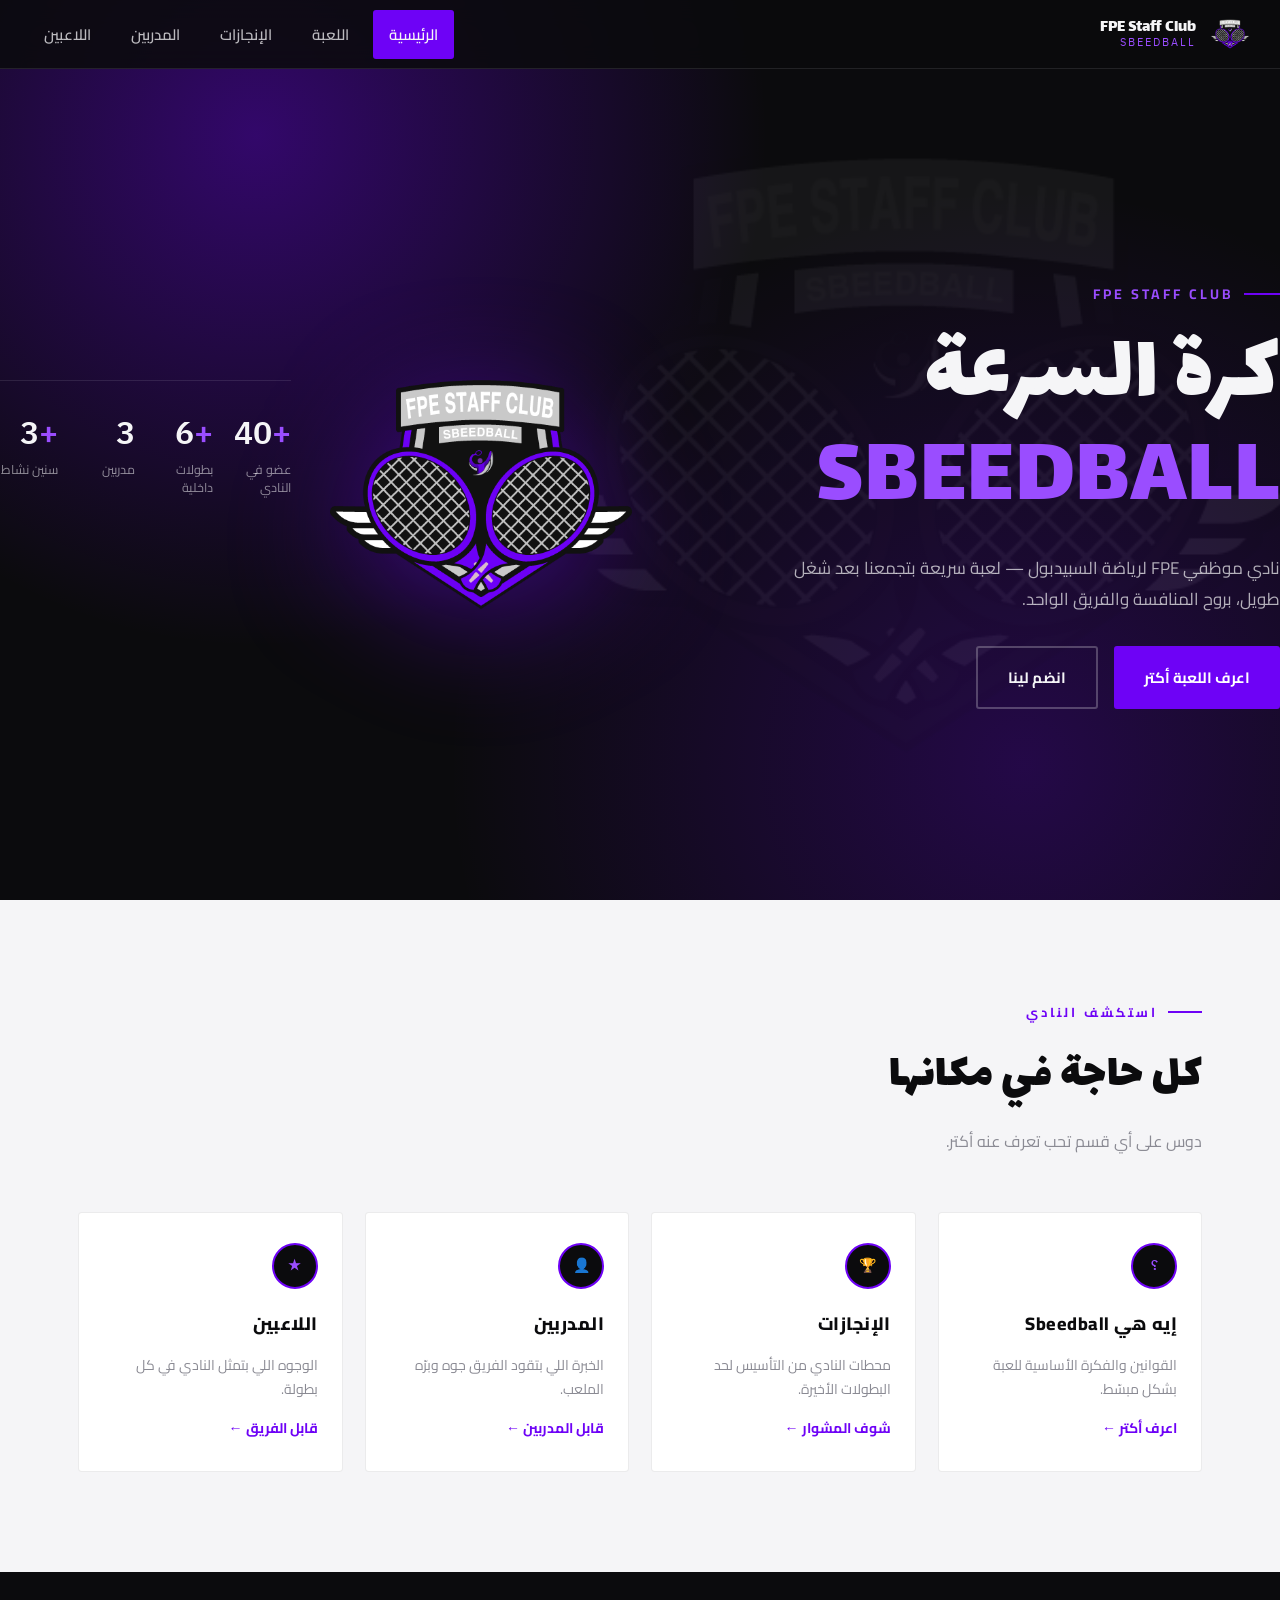
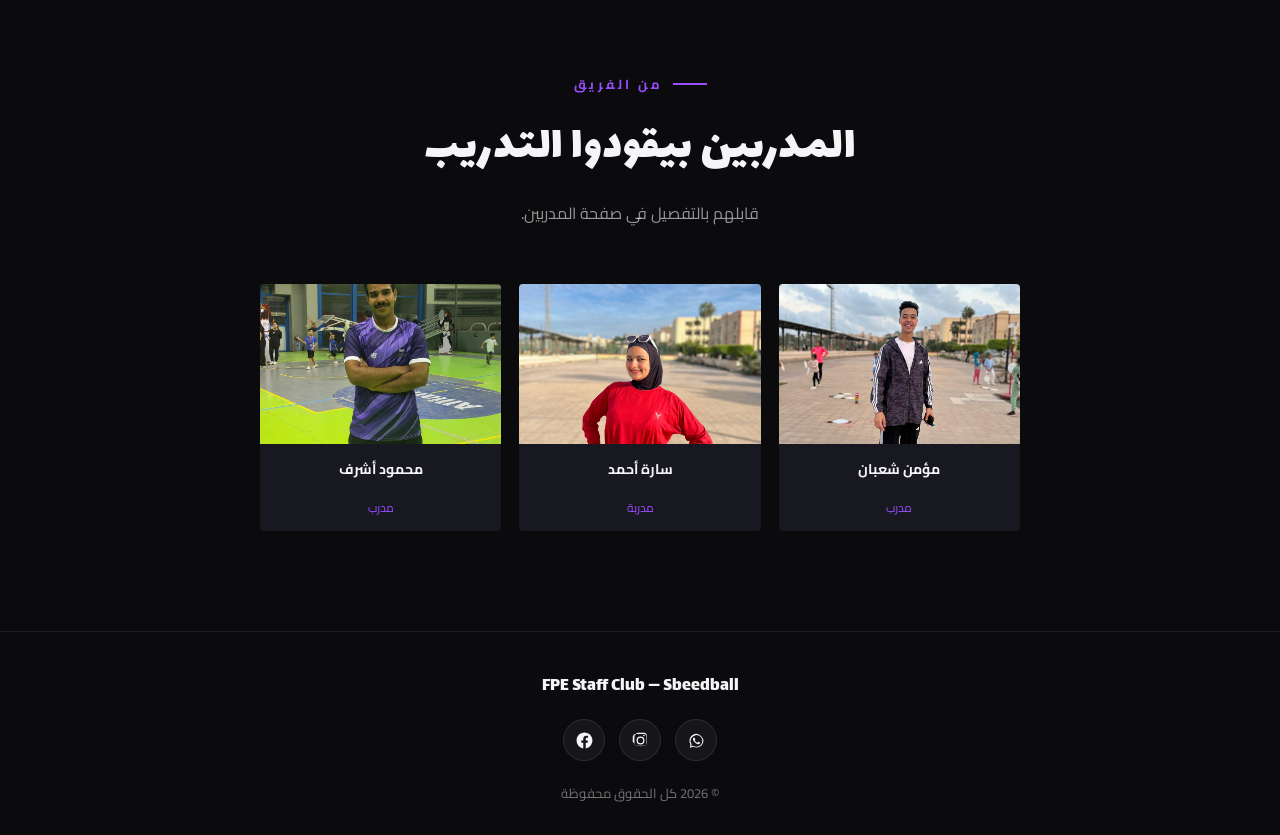
==== commit c0c9e2c6: "Update index.html" ====
--- a/index.html
+++ b/index.html
@@ -105,7 +105,7 @@
   <div class="container hero-content">
     <div>
       <div class="eyebrow">FPE STAFF CLUB</div>
-      <h1>سرعة. دقّة.<br><span class="accent">SBEEDBALL.</span></h1>
+      <h1>كرة السرعة<br><span class="accent">SBEEDBALL</span></h1>
       <p class="lead">نادي موظفي FPE لرياضة السبيدبول — لعبة سريعة بتجمعنا بعد شغل طويل، بروح المنافسة والفريق الواحد.</p>
       <div class="btn-row">
         <a href="about.html" class="btn btn-primary">اعرف اللعبة أكتر</a>
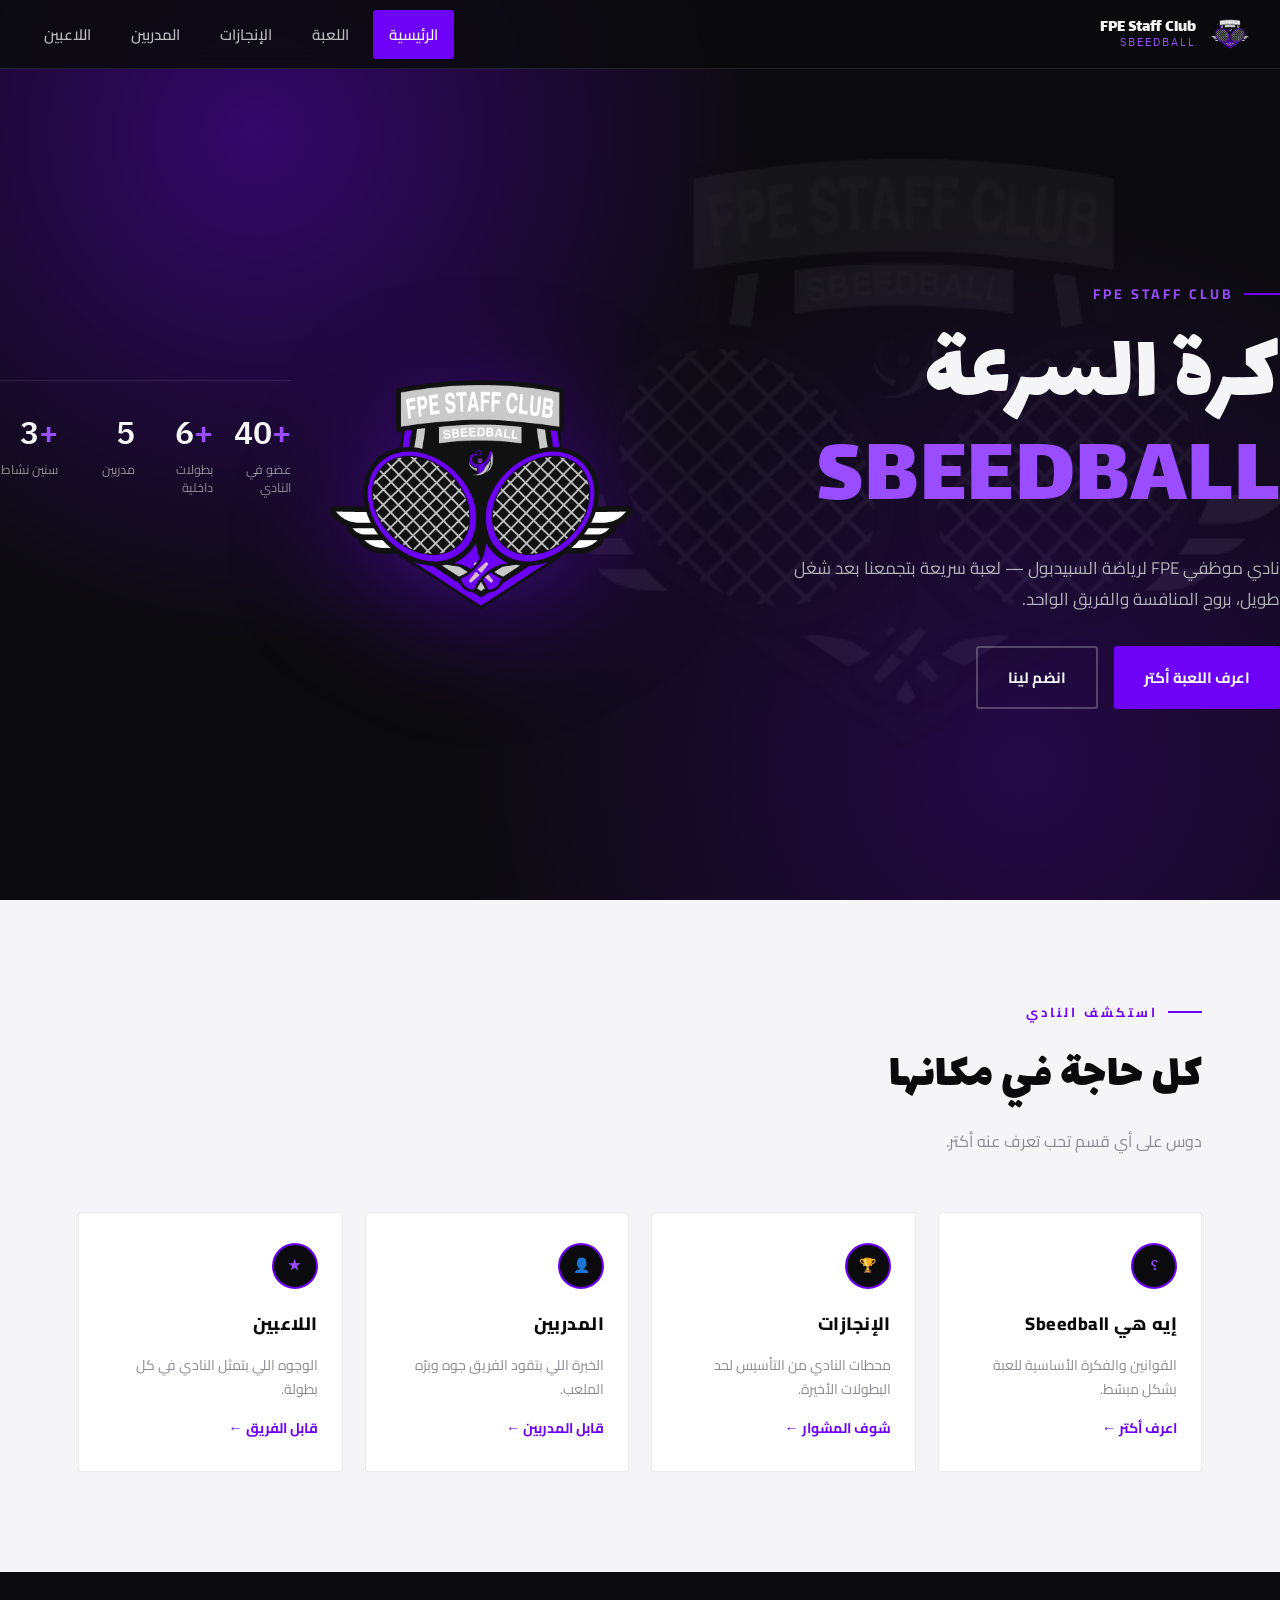
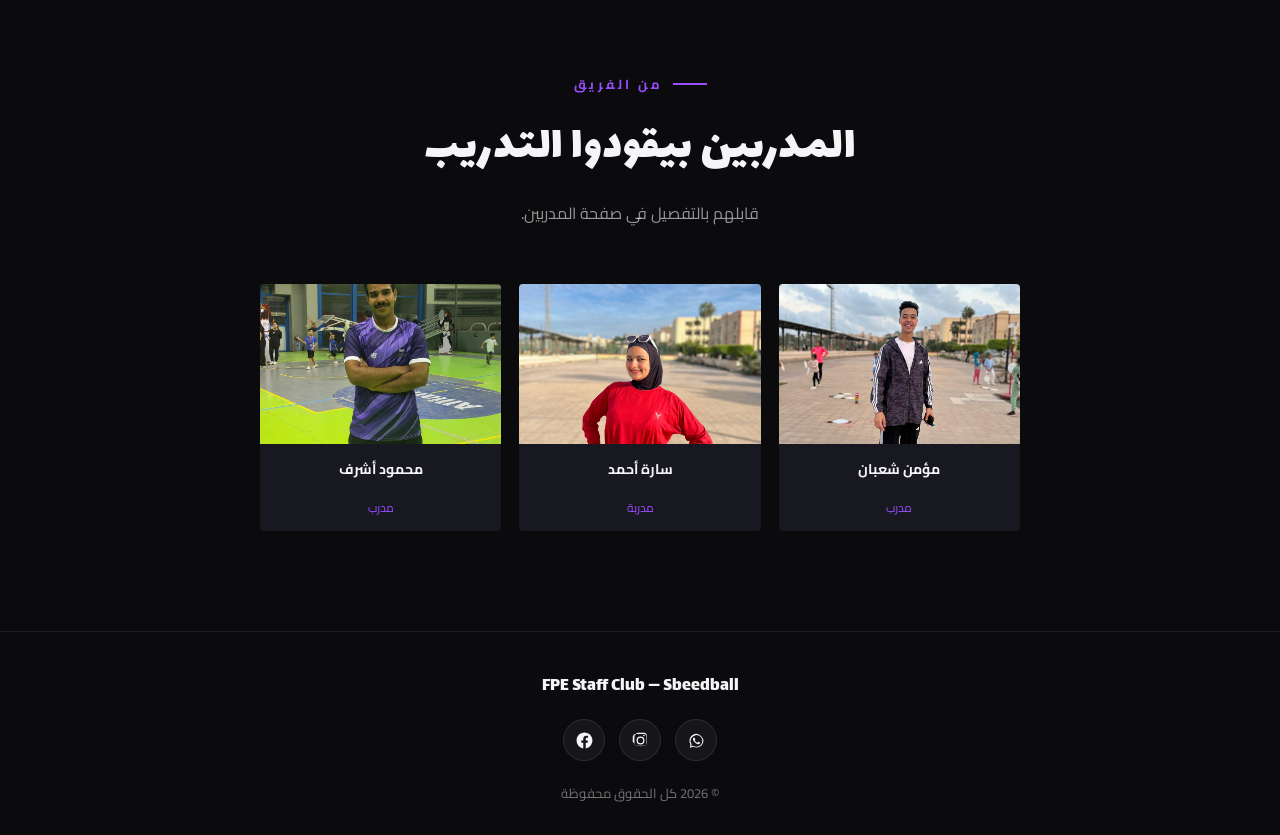
==== commit 3f2a3c57: "Update index.html" ====
--- a/index.html
+++ b/index.html
@@ -117,7 +117,7 @@
   <div class="container hero-stats">
     <div class="stat"><div class="num"><span>+</span>40</div><div class="label">عضو في النادي</div></div>
     <div class="stat"><div class="num"><span>+</span>6</div><div class="label">بطولات داخلية</div></div>
-    <div class="stat"><div class="num">3</div><div class="label">مدربين</div></div>
+    <div class="stat"><div class="num">5</div><div class="label">مدربين</div></div>
     <div class="stat"><div class="num"><span>+</span>3</div><div class="label">سنين نشاط</div></div>
   </div>
 </section>
